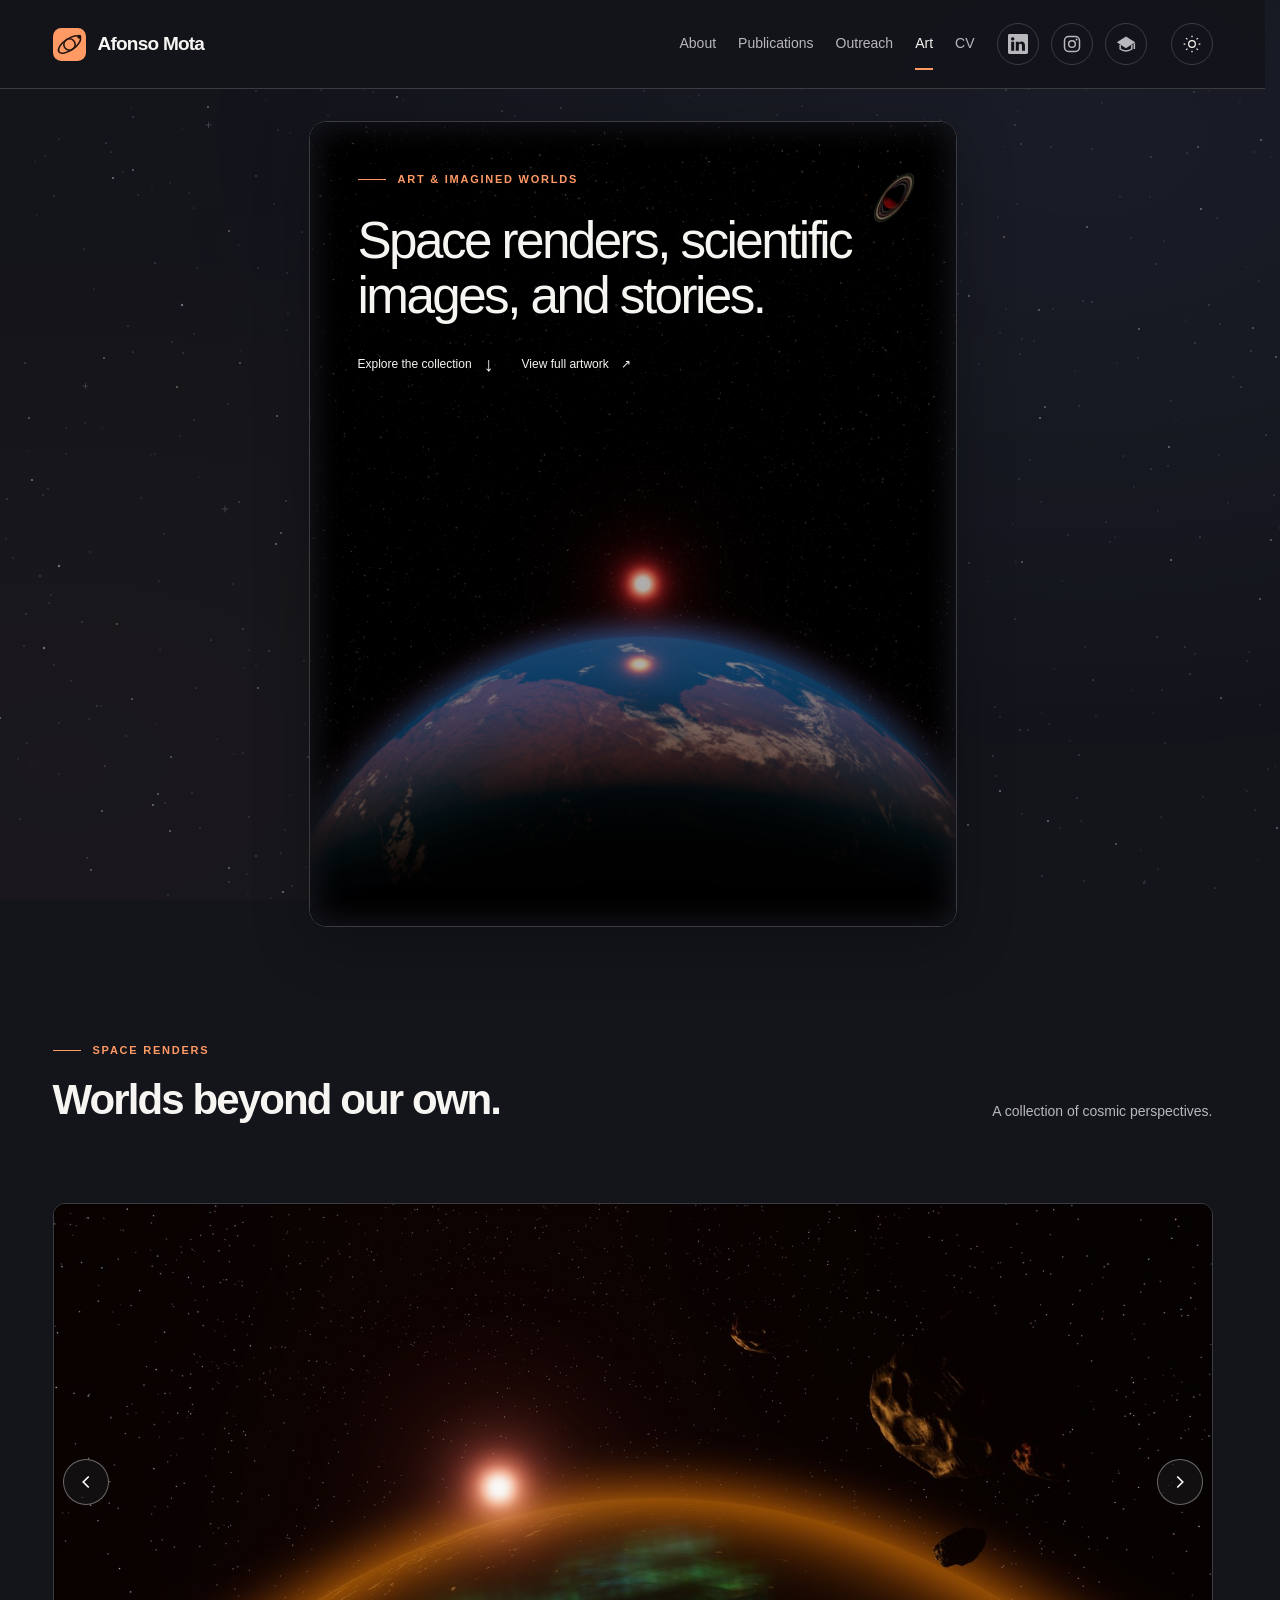
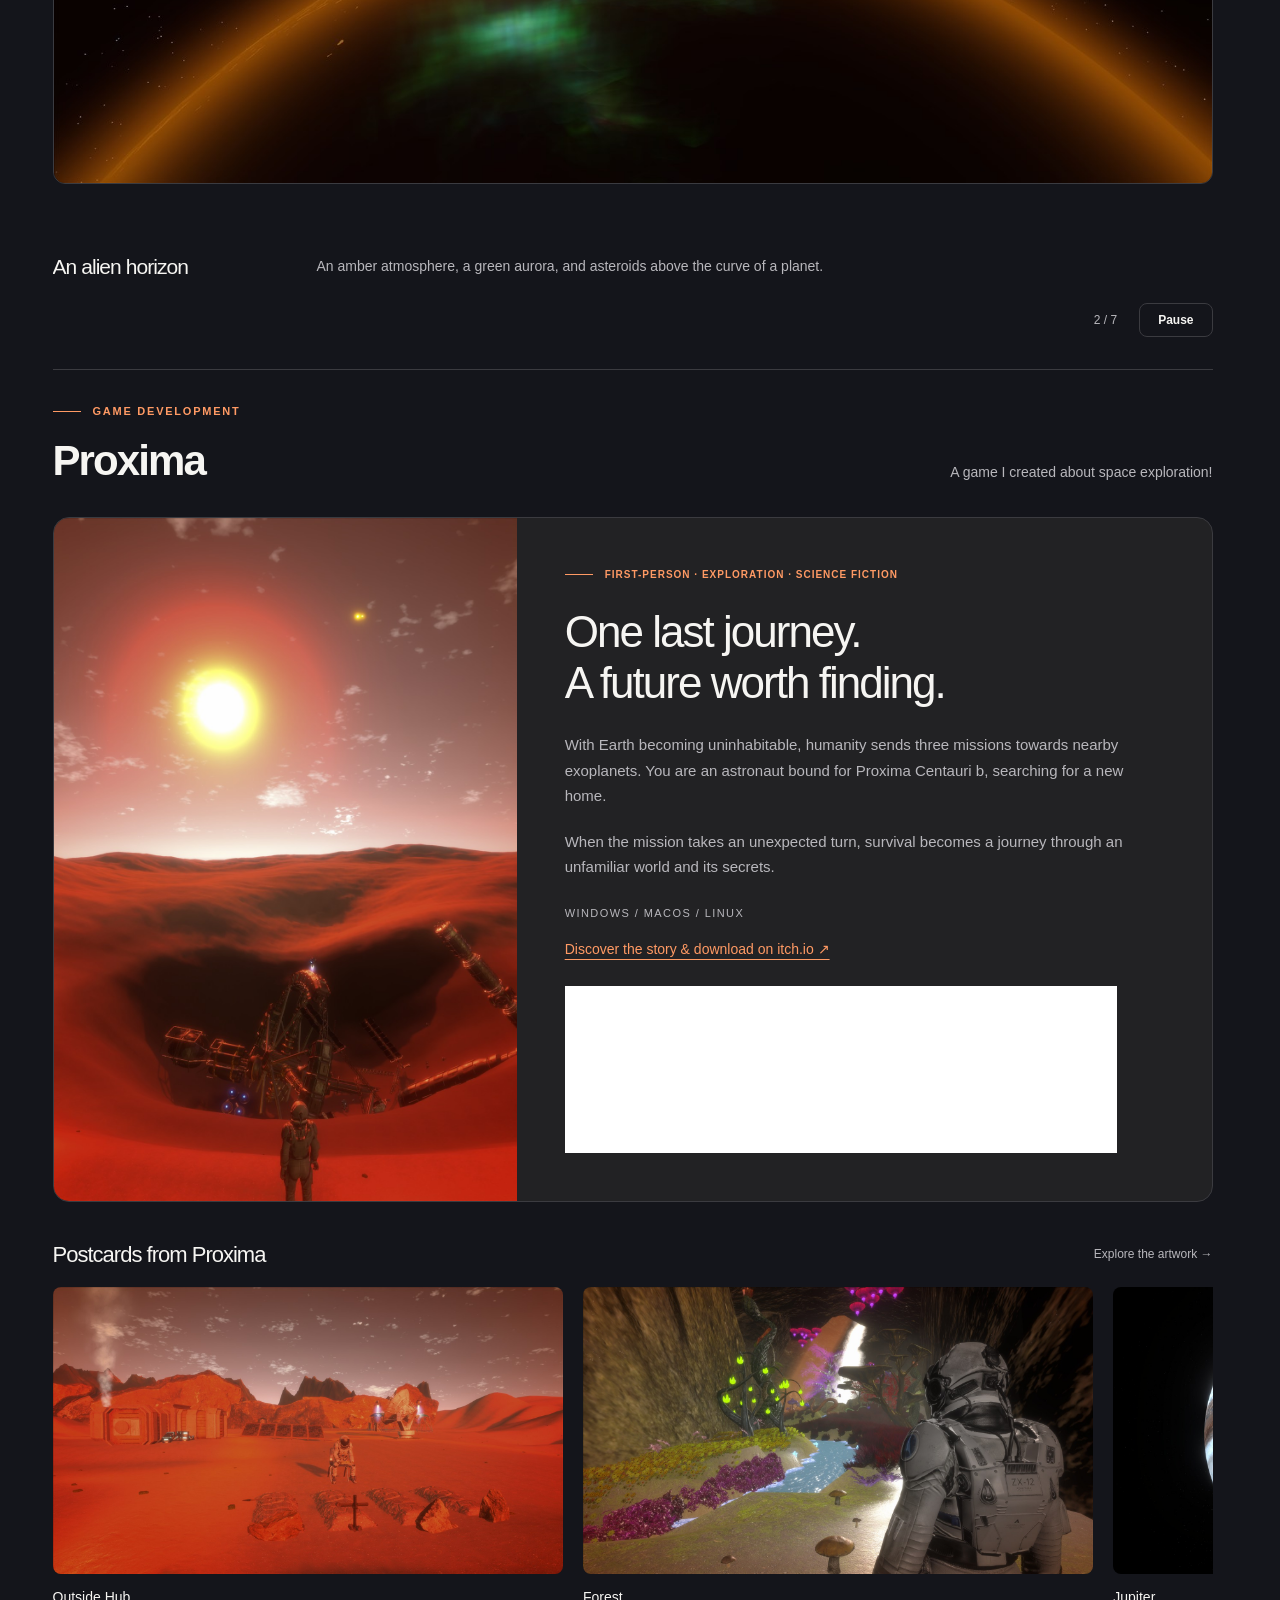
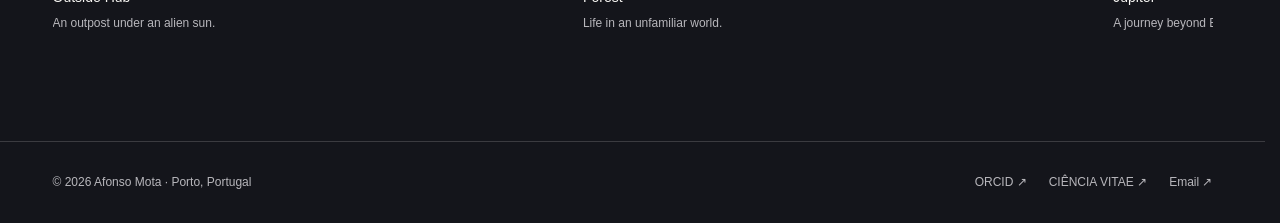
==== art.html @ 1816b728 "Add art gallery; minor UX improvements This commit introduces a dedicated Art section with cinematic" ====
<!doctype html>
<html lang="en">
<head>
  <meta charset="utf-8">
  <meta name="viewport" content="width=device-width, initial-scale=1">
  <title>Art | Afonso Mota</title>
  <meta name="description" content="Imagined worlds, space renders, and Proxima: art and game design by Afonso Mota.">
  <meta property="og:title" content="Art | Afonso Mota">
  <meta property="og:description" content="Space renders and a journey to Proxima Centauri b.">
  <meta property="og:type" content="website">
  <meta property="og:url" content="https://afonsom20.github.io/art.html">
  <meta property="og:image" content="https://afonsom20.github.io/assets/art/previews/EANA_poster_background_transparent.jpg">
  <link rel="canonical" href="https://afonsom20.github.io/art.html">
  <link rel="icon" href="assets/favicon.svg" type="image/svg+xml">
  <link rel="stylesheet" href="assets/site.css">
  <script src="assets/site.js" defer></script>
</head>
<body class="art-page">
  <a class="skip-link" href="#main">Skip to content</a>
  <header class="site-header">
    <div class="container header-inner">
      <a class="brand" href="index.html"><img src="assets/favicon.svg" width="33" height="33" alt="">Afonso Mota</a>
      <nav class="site-nav" id="site-nav" aria-label="Main navigation"><a href="index.html">About</a><a href="publications.html">Publications</a><a href="outreach.html">Outreach</a><a href="art.html" aria-current="page">Art</a><a href="cv.html">CV</a><span class="nav-social"><a class="icon-button social-link" href="https://www.linkedin.com/in/afonso-m-mota/" aria-label="Afonso Mota on LinkedIn" title="Afonso Mota on LinkedIn"><svg viewBox="0 0 16 16" fill="currentColor" aria-hidden="true"><path d="M0 1.146C0 .513.526 0 1.175 0h13.65C15.474 0 16 .513 16 1.146v13.708c0 .633-.526 1.146-1.175 1.146H1.175C.526 16 0 15.487 0 14.854zm4.943 12.248V6.169H2.542v7.225zm-1.2-8.212c.837 0 1.358-.554 1.358-1.248-.015-.709-.52-1.248-1.342-1.248S2.4 3.226 2.4 3.934c0 .694.521 1.248 1.327 1.248zm4.908 8.212V9.359c0-.216.016-.432.08-.586.173-.431.568-.878 1.232-.878.869 0 1.216.662 1.216 1.634v3.865h2.401V9.25c0-2.22-1.184-3.252-2.764-3.252-1.274 0-1.845.7-2.165 1.193v.025h-.016l.016-.025V6.169h-2.4c.03.678 0 7.225 0 7.225z"/></svg></a><a class="icon-button social-link" href="https://www.instagram.com/astrobiopt/" aria-label="AstroBioLusitanos on Instagram" title="AstroBioLusitanos on Instagram"><svg viewBox="0 0 24 24" aria-hidden="true"><rect x="3" y="3" width="18" height="18" rx="5" fill="none" stroke="currentColor" stroke-width="1.8"/><circle cx="12" cy="12" r="4" fill="none" stroke="currentColor" stroke-width="1.8"/><circle cx="17.5" cy="6.5" r="1.2" fill="currentColor"/></svg></a><a class="icon-button social-link" href="https://scholar.google.com/citations?user=D7Q23qYAAAAJ&amp;hl" aria-label="Afonso Mota on Google Scholar" title="Afonso Mota on Google Scholar"><svg viewBox="0 0 24 24" aria-hidden="true"><path d="M12 3 1 10l11 7 11-7-11-7Z" fill="currentColor"/><path d="M5 13v5c4 3 10 3 14 0v-5M22 11v7" fill="none" stroke="currentColor" stroke-width="1.8" stroke-linejoin="round"/></svg></a></span></nav>
      <div class="header-actions"><button class="icon-button" data-theme-toggle hidden type="button" aria-label="Switch to light theme"><svg data-sun viewBox="0 0 24 24" fill="none" stroke="currentColor" stroke-width="1.5" aria-hidden="true"><circle cx="12" cy="12" r="4"/><path d="M12 2v2m0 16v2M2 12h2m16 0h2M5 5l1.5 1.5m11 11L19 19M5 19l1.5-1.5m11-11L19 5"/></svg><svg data-moon hidden viewBox="0 0 24 24" fill="none" stroke="currentColor" stroke-width="1.5" aria-hidden="true"><path d="M20 15.5A9 9 0 0 1 8.5 4 9 9 0 1 0 20 15.5Z"/></svg></button><button class="icon-button menu-button" data-menu-toggle hidden type="button" aria-label="Open navigation" aria-expanded="false" aria-controls="site-nav"><svg viewBox="0 0 24 24" fill="none" stroke="currentColor" stroke-width="1.5" aria-hidden="true"><path d="M4 7h16M4 12h16M4 17h16"/></svg></button></div>
    </div>
  </header>
  <main id="main">
    <section class="container art-hero" aria-labelledby="art-title">
      <img class="art-poster-image" src="assets/art/EANA_poster_background_transparent.png" width="5432" height="7680" alt="A red star above a blue planetary horizon, with a ringed world high in the distant star field" fetchpriority="high">
      <div class="art-hero-copy">
        <p class="eyebrow">Art &amp; imagined worlds</p>
        <h1 id="art-title">Space renders, scientific images, and stories.</h1>
        <div class="art-hero-links"><a class="art-explore" href="#space-renders">Explore the collection <span aria-hidden="true">↓</span></a><a href="art/eana.html">View full artwork <span aria-hidden="true">↗</span></a></div>
      </div>
    </section>
    <div class="container">
      <section class="section art-gallery" id="space-renders" role="region" aria-roledescription="carousel" aria-labelledby="renders-title" data-carousel data-interval="3000">
        <div class="section-heading"><div><p class="eyebrow"> Space renders</p><h2 id="renders-title">Worlds beyond our own.</h2></div><p class="art-section-note">A collection of cosmic perspectives.</p></div>
        <div class="art-gallery-stage">
          <div class="carousel-images" id="art-slides">
          <figure class="carousel-slide is-active" data-slide aria-hidden="false"><img src="assets/art/previews/image_103.jpg" data-full-image="assets/art/image_103.png" alt="A blue world on the edge of night, illuminated by a distant red star." width="1600" height="900" loading="eager" decoding="sync"><figcaption><h3>Under a red sun</h3><p>A blue world on the edge of night, illuminated by a distant red star.</p></figcaption></figure>
          <figure class="carousel-slide" data-slide aria-hidden="true"><img src="assets/art/previews/image_010.jpg" data-full-image="assets/art/image_010.png" alt="An amber atmosphere, a green aurora, and asteroids above the curve of a planet." width="1600" height="800" loading="eager" decoding="sync"><figcaption><h3>An alien horizon</h3><p>An amber atmosphere, a green aurora, and asteroids above the curve of a planet.</p></figcaption></figure>
          <figure class="carousel-slide" data-slide aria-hidden="true"><img src="assets/art/previews/image_021.jpg" data-full-image="assets/art/image_021.png" alt="A cloud-covered planet beneath the glow of a red star." width="1600" height="1600" loading="eager" decoding="sync"><figcaption><h3>Blue world</h3><p>A cloud-covered planet beneath the glow of a red star.</p></figcaption></figure>
          <figure class="carousel-slide" data-slide aria-hidden="true"><img src="assets/art/previews/Intro_Astrobio_Passado.jpg" data-full-image="assets/art/Intro_Astrobio_Passado.png" alt="Earth, sunlight, and wandering asteroids: an imagined view of our cosmic past." width="1600" height="1600" loading="eager" decoding="sync"><figcaption><h3>Origins</h3><p>Earth, sunlight, and wandering asteroids: an imagined view of our cosmic past.</p></figcaption></figure>
          <figure class="carousel-slide" data-slide aria-hidden="true"><img src="assets/art/previews/Intro_Astrobio_Futuro.jpg" data-full-image="assets/art/Intro_Astrobio_Futuro.png" alt="A spacecraft, distant worlds, and a glimpse of a possible future among the stars." width="1600" height="1600" loading="eager" decoding="sync"><figcaption><h3>Beyond Earth</h3><p>A spacecraft, distant worlds, and a glimpse of a possible future among the stars.</p></figcaption></figure>
          <figure class="carousel-slide" data-slide aria-hidden="true"><img src="assets/art/previews/background-v2.jpg" data-full-image="assets/art/background%20v2.png" alt="An imagined transition from an arid landscape to a world shaped by water and technology." width="1600" height="800" loading="eager" decoding="sync"><figcaption><h3>Two worlds, one horizon</h3><p>An imagined transition from an arid landscape to a world shaped by water and technology.</p></figcaption></figure>
          <figure class="carousel-slide" data-slide aria-hidden="true"><img src="assets/art/previews/earth_example.jpg" data-full-image="assets/art/earth_example.png" alt="A scientific illustration bringing together Earth, its atmosphere, and its spectrum." width="1600" height="1600" loading="eager" decoding="sync"><figcaption><h3>Earth in context</h3><p>A scientific illustration bringing together Earth, its atmosphere, and its spectrum.</p></figcaption></figure>
          </div>
          <button class="carousel-arrow previous" data-previous hidden type="button" aria-label="Previous space render" aria-controls="art-slides"><svg viewBox="0 0 24 24" fill="none" stroke="currentColor" stroke-width="1.8" aria-hidden="true"><path d="m15 6-6 6 6 6"/></svg></button>
          <button class="carousel-arrow next" data-next hidden type="button" aria-label="Next space render" aria-controls="art-slides"><svg viewBox="0 0 24 24" fill="none" stroke="currentColor" stroke-width="1.8" aria-hidden="true"><path d="m9 6 6 6-6 6"/></svg></button>
        </div>
        <div class="art-playback" hidden data-playback><span data-slide-count>1 / 7</span><button class="button secondary" type="button" data-rotation aria-label="Pause automatic artwork changes">Pause</button></div>
      </section>
      <section class="section proxima-section" id="proxima" aria-labelledby="proxima-title">
        <div class="section-heading"><div><p class="eyebrow"> Game development</p><h2 id="proxima-title">Proxima</h2></div><p class="art-section-note">A game I created about space exploration!</p></div>
        <div class="proxima-feature">
          <a class="proxima-cover" href="https://afonsom20.itch.io/proxima" aria-label="Explore Proxima on itch.io"><img src="assets/art/previews/Cover.jpg" data-full-image="assets/art/Proxima/Cover.png" alt="An astronaut exploring an orange alien landscape beneath a bright sun" width="1365" height="1600" loading="lazy"></a>
          <div class="proxima-copy"><p class="eyebrow">First-person · Exploration · Science fiction</p><h3>One last journey.<br>A future worth finding.</h3><p>With Earth becoming uninhabitable, humanity sends three missions towards nearby exoplanets. You are an astronaut bound for Proxima Centauri b, searching for a new home.</p><p>When the mission takes an unexpected turn, survival becomes a journey through an unfamiliar world and its secrets.</p><p class="proxima-platforms">Windows / macOS / Linux</p><a class="text-link" href="https://afonsom20.itch.io/proxima">Discover the story &amp; download on itch.io ↗</a><iframe class="proxima-embed" data-itch-embed title="Proxima on itch.io — game preview and download" src="https://itch.io/embed/1162797?bg_color=14151b&amp;fg_color=f6f5f2&amp;link_color=ff9a64&amp;border_color=3b3b40" width="552" height="167" loading="lazy"><a href="https://afonsom20.itch.io/proxima">Proxima by afonsom20</a></iframe></div>
        </div>
        <div class="proxima-stills-heading"><h3>Postcards from Proxima</h3><p>Explore the artwork <span aria-hidden="true">→</span></p></div>
        <div class="proxima-stills" tabindex="0" role="region" aria-label="Proxima artwork; scroll horizontally to explore">
          <figure><a href="assets/art/Proxima/Outside%20Hub%20Background.png" aria-label="View full-size Proxima artwork: Outside Hub"><img src="assets/art/previews/Outside-Hub-Background.jpg" width="1600" height="900" alt="An outpost under an alien sun." loading="lazy"></a><figcaption>Outside Hub <span>An outpost under an alien sun.</span></figcaption></figure>
          <figure><a href="assets/art/Proxima/Forest%20Background.png" aria-label="View full-size Proxima artwork: Forest"><img src="assets/art/previews/Forest-Background.jpg" width="1600" height="900" alt="Life in an unfamiliar world." loading="lazy"></a><figcaption>Forest <span>Life in an unfamiliar world.</span></figcaption></figure>
          <figure><a href="assets/art/Proxima/Jupiter%20Background.png" aria-label="View full-size Proxima artwork: Jupiter"><img src="assets/art/previews/Jupiter-Background.jpg" width="1600" height="900" alt="A journey beyond Earth." loading="lazy"></a><figcaption>Jupiter <span>A journey beyond Earth.</span></figcaption></figure>
          <figure><a href="assets/art/Proxima/Dark%20Side%20Background.png" aria-label="View full-size Proxima artwork: Dark Side"><img src="assets/art/previews/Dark-Side-Background.jpg" width="1600" height="900" alt="Into the frozen dark." loading="lazy"></a><figcaption>Dark Side <span>Into the frozen dark.</span></figcaption></figure>
          <figure><a href="assets/art/Proxima/Furnace%20Background.png" aria-label="View full-size Proxima artwork: Furnace"><img src="assets/art/previews/Furnace-Background.jpg" width="1600" height="900" alt="A landscape of heat and fire." loading="lazy"></a><figcaption>Furnace <span>A landscape of heat and fire.</span></figcaption></figure>
          <figure><a href="assets/art/Proxima/Tutorial%20Background.png" aria-label="View full-size Proxima artwork: Tutorial"><img src="assets/art/previews/Tutorial-Background.jpg" width="1600" height="900" alt="First steps on another planet." loading="lazy"></a><figcaption>Tutorial <span>First steps on another planet.</span></figcaption></figure>
          <figure><a href="assets/art/Proxima/Final%20Scene%20Background.png" aria-label="View full-size Proxima artwork: Final Scene"><img src="assets/art/previews/Final-Scene-Background.jpg" width="1600" height="900" alt="A moment in the shadows." loading="lazy"></a><figcaption>Final Scene <span>A moment in the shadows.</span></figcaption></figure>
        </div>
      </section>
    </div>
  </main>
  <footer class="site-footer"><div class="container footer-inner"><p>© 2026 Afonso Mota · Porto, Portugal</p><div class="footer-links"><a href="https://orcid.org/0009-0003-0536-9018">ORCID ↗</a><a href="https://www.cienciavitae.pt/portal/pt/9617-6BA5-0402">CIÊNCIA VITAE ↗</a><a href="mailto:Afonso.Mota@astro.up.pt">Email ↗</a></div></div></footer>
</body>
</html>
---- assets/site.css ----
:root{color-scheme:dark;--bg:#14151b;--surface:#222224;--text:#f6f5f2;--muted:#b8b7bc;--line:#3b3b40;--accent:#ff9a64;--button:#ff8a4c;--header:#14151bf2;--sky-opacity:.75;--sky-blue:#627fc51a;--sky-amber:#ff9a640a}
:root[data-theme="light"]{color-scheme:light;--bg:#faf9f6;--surface:#f0eeea;--text:#252427;--muted:#626168;--line:#d9d6d0;--accent:#a54116;--header:#faf9f6f2;--sky-opacity:.4;--sky-blue:#627fc512;--sky-amber:#ff9a6412}
*{box-sizing:border-box}html{scroll-behavior:smooth;scroll-padding-top:110px}body{margin:0;background:var(--bg);color:var(--text);font-family:"Segoe UI",Arial,sans-serif;font-size:16px;line-height:1.7}a{color:inherit;text-underline-offset:5px;text-decoration-thickness:1px}a:hover{color:var(--accent)}button{font:inherit;cursor:pointer}:focus-visible{outline:3px solid var(--accent);outline-offset:5px}img{display:block;max-width:100%;height:auto}h1,h2,h3,p,figure{margin:0}h1,h2,h3{line-height:1.15;font-weight:650;letter-spacing:-.045em}h2{font-size:clamp(30px,3.5vw,42px)}h3{font-size:23px}p+p{margin-top:20px}::selection{background:var(--button);color:#21140e}[hidden]{display:none!important}
/* A still sky behind every page; decoration never intercepts links or selection. */
body { isolation: isolate; }
body::before {
  content: "";
  position: fixed;
  inset: 0;
  z-index: -1;
  pointer-events: none;
  opacity: var(--sky-opacity);
  background-image:
    radial-gradient(ellipse at 85% 15%, var(--sky-blue), transparent 60%),
    radial-gradient(ellipse at 5% 85%, var(--sky-amber), transparent 55%),
    url("stars.svg"),
    url("stars.svg"),
    url("stars.svg"),
    url("stars.svg");
  background-size: cover, cover, 1600px 1000px, 1600px 1000px, 1600px 1000px, 1600px 1000px;
  background-position: center, center, 0 0, 431px 271px, 887px 613px, 123px 739px;
}
.container{width:min(1160px,calc(100% - 64px));margin-inline:auto}.skip-link{position:fixed;z-index:100;top:12px;left:12px;padding:10px 18px;background:var(--button);color:#21140e;transform:translateY(-180%)}.skip-link:focus{transform:none}
.site-header{position:sticky;top:0;z-index:10;background:var(--header);backdrop-filter:blur(12px);border-bottom:1px solid var(--line)}.header-inner{min-height:88px;display:flex;align-items:center;gap:32px}.brand{display:inline-flex;gap:12px;align-items:center;text-decoration:none;font-size:19px;font-weight:650;letter-spacing:-.04em;white-space:nowrap}.brand img{width:33px;height:33px}.site-nav{margin-left:auto;display:flex;align-items:center;gap:32px}.site-nav a{color:var(--muted);font-size:14px;text-decoration:none;padding-block:12px}.site-nav a:hover,.site-nav a[aria-current="page"]{color:var(--text)}.site-nav a[aria-current="page"]{box-shadow:0 2px var(--accent)}.header-actions{display:flex;align-items:center;gap:12px}.icon-button{width:42px;height:42px;display:grid;place-items:center;color:var(--text);background:transparent;border:1px solid var(--line);border-radius:50%}.icon-button:hover{background:var(--surface)}.icon-button svg{width:20px;height:20px}.menu-button{display:none}
.eyebrow{display:flex;gap:12px;align-items:center;color:var(--accent);text-transform:uppercase;font-size:11px;font-weight:600;letter-spacing:.16em}.eyebrow:before{content:"";width:28px;height:1px;background:currentColor;flex-shrink:0}
.hero{padding-top:80px;padding-bottom:70px;display:grid;grid-template-columns:1.15fr 1fr;gap:70px;align-items:center}.hero h1{font-size:clamp(58px,7.4vw,88px);margin:22px 0 16px}.hero h1 span{color:var(--accent)}.hero-subtitle{font-size:clamp(29px,3.4vw,42px);max-width:530px;font-weight:450;line-height:1.2;letter-spacing:-.04em}.hero-description{color:var(--muted);max-width:480px;margin-top:24px;font-size:17px}
.actions{display:flex;align-items:center;flex-wrap:wrap;gap:12px;margin-top:32px}.button{display:inline-flex;align-items:center;justify-content:center;gap:24px;padding:13px 22px;border:1px solid var(--button);border-radius:8px;background:var(--button);color:#21140e;font-weight:600;font-size:14px;text-decoration:none;line-height:1.5}.button:hover{background:#ffab79;border-color:#ffab79;color:#21140e}.button.secondary{background:transparent;color:var(--text);border-color:var(--line)}.button.secondary:hover{background:var(--surface);border-color:var(--muted)}.arrow{font-size:19px;line-height:1}
.portrait-wrap{padding:14px 14px 0;border:1px solid var(--line);background:var(--surface);border-radius:24px}.portrait{width:100%;aspect-ratio:1;object-fit:cover;border-radius:14px}.portrait-caption{display:flex;align-items:center;justify-content:space-between;gap:10px;padding:20px 10px;font-size:12px;color:var(--muted)}.portrait-caption strong{color:var(--text);font-weight:500}.orbit-mark{width:36px;height:36px;color:var(--accent);flex-shrink:0}
.affiliations{border-top:1px solid var(--line);border-bottom:1px solid var(--line);padding-block:26px;display:grid;grid-template-columns:150px 1.7fr .65fr .65fr;gap:28px;align-items:center}.affiliations .label{color:var(--muted);font-size:10px;letter-spacing:.13em;text-transform:uppercase}.affiliations a{font-size:13px;font-weight:500;text-decoration:none;line-height:1.5}.affiliations a small{display:block;font-size:11px;color:var(--muted);margin-top:3px;font-weight:400}
.section{padding-block:76px}.section-heading{display:flex;align-items:flex-end;justify-content:space-between;gap:30px;margin-bottom:32px}.section-heading .eyebrow{margin-bottom:16px}.text-link{color:var(--accent);font-size:14px;font-weight:500}.education-section{border-top:1px solid var(--line)}.timeline{display:grid;grid-template-columns:140px 1fr;gap:28px;padding-block:27px;border-bottom:1px solid var(--line)}.timeline:first-of-type{border-top:1px solid var(--line)}.timeline .date{color:var(--accent);font-size:13px;padding-top:3px}.timeline h3{font-size:21px;letter-spacing:-.025em}.timeline p{color:var(--muted);font-size:14px;margin-top:8px}.timeline small{display:block;margin-top:8px;color:var(--muted);font-size:13px}
.contact-panel{display:flex;align-items:center;justify-content:space-between;gap:32px;padding:40px;margin-bottom:72px;background:var(--surface);border:1px solid var(--line);border-radius:16px}.contact-panel h2{font-size:28px}.contact-panel p{color:var(--muted);margin-top:10px;font-size:14px}.contact-panel .button{flex-shrink:0}.site-footer{border-top:1px solid var(--line);padding-block:30px}.footer-inner{display:flex;justify-content:space-between;align-items:center;gap:25px}.footer-inner p{color:var(--muted);font-size:12px}.footer-links{display:flex;align-items:center;flex-wrap:wrap;gap:22px}.footer-links a{color:var(--muted);font-size:12px;text-decoration:none}.footer-links a:hover{color:var(--accent)}
.page-heading{padding-top:76px;padding-bottom:52px;max-width:810px}.page-heading h1{font-size:clamp(48px,6.5vw,76px);margin-block:20px}.page-heading>p:not(.eyebrow){color:var(--muted);font-size:18px;max-width:670px}.publications{padding-bottom:72px}.year-group{display:grid;grid-template-columns:115px 1fr;gap:40px;border-top:1px solid var(--line);padding-block:35px 15px}.year-group>h2{color:var(--accent);font-size:26px;padding-top:6px}.publication{padding-block:4px 28px;margin-bottom:24px;border-bottom:1px solid var(--line)}.publication:last-child{margin-bottom:0}.publication h3{font-size:22px;line-height:1.35;letter-spacing:-.025em}.publication h3 a{text-decoration:none}.publication .authors{color:var(--muted);font-size:14px;margin-top:12px}.publication .authors strong{color:var(--text);font-weight:600}.publication .journal{color:var(--muted);font-size:13px;margin-top:8px}.publication .journal em{color:var(--text)}.publication-links{display:flex;flex-wrap:wrap;gap:20px;margin-top:15px;font-size:12px}.publication-links a{color:var(--accent)}.source-note{color:var(--muted);font-size:12px;margin-top:24px}
.outreach-feature{display:grid;grid-template-columns:.95fr 1.05fr;border:1px solid var(--line);border-radius:20px;overflow:hidden;background:var(--surface)}.outreach-feature img{width:100%;height:100%;min-height:430px;max-height:560px;object-fit:cover;object-position:center 37%}.feature-copy{padding:50px;display:flex;flex-direction:column;justify-content:center}.feature-copy h2{font-size:36px;margin-block:18px}.feature-copy p:not(.eyebrow){color:var(--muted);font-size:15px}.feature-copy .actions{margin-top:28px}.feature-copy .source-note{font-size:12px!important}.outreach-item{display:grid;grid-template-columns:150px 1fr auto;gap:36px;border-top:1px solid var(--line);padding-block:34px;align-items:start}.outreach-item:last-child{border-bottom:1px solid var(--line)}.outreach-item .item-type{font-size:12px;color:var(--accent)}.outreach-item h3{font-size:24px}.outreach-item p{color:var(--muted);font-size:14px;margin-top:12px;max-width:650px}.outreach-item .text-link{white-space:nowrap;margin-top:4px}
@media(max-width:950px){.hero{gap:32px;padding-top:54px}.hero h1{font-size:65px}.hero-subtitle{font-size:32px}.affiliations{grid-template-columns:100px 1.5fr .55fr .55fr;gap:20px}.feature-copy{padding:32px}.outreach-item{grid-template-columns:115px 1fr;gap:24px}.outreach-item>.text-link{grid-column:2}}
@media(max-width:700px){.container{width:calc(100% - 40px)}.header-inner{min-height:76px;gap:16px;flex-wrap:wrap;padding-block:16px}.brand{font-size:17px}.header-actions{margin-left:auto}.site-nav{order:3;width:100%;margin-left:0;gap:20px;justify-content:space-between}.site-nav a{font-size:13px}.js .menu-button{display:grid}.js .site-nav{display:none}.js .site-nav.is-open{display:flex}.hero{grid-template-columns:1fr;gap:38px;padding-top:45px;padding-bottom:40px}.hero h1{font-size:clamp(50px,11.8vw,80px);margin-top:20px}.hero-subtitle{font-size:35px;max-width:430px}.hero-description{font-size:16px}.portrait-wrap{max-width:470px;width:100%;margin-inline:auto}.affiliations{grid-template-columns:1fr 1fr;padding-block:23px;gap:20px}.affiliations .label{grid-column:1/-1}.affiliations>a:first-of-type{grid-column:1/-1;font-size:15px}.section{padding-block:52px}.section-heading{align-items:flex-start;flex-direction:column;gap:18px}.timeline{grid-template-columns:1fr;gap:10px}.contact-panel{flex-direction:column;align-items:flex-start;padding:28px;margin-bottom:52px}.contact-panel .button{max-width:100%;font-size:12px;padding-inline:16px;gap:14px}.footer-inner{flex-direction:column;align-items:flex-start;gap:16px}.page-heading{padding-block:50px 38px}.page-heading>p:not(.eyebrow){font-size:16px}.year-group{grid-template-columns:1fr;gap:25px;padding-top:28px}.publication h3{font-size:21px}.publications{padding-bottom:50px}.outreach-feature{grid-template-columns:1fr}.outreach-feature img{height:370px;min-height:0;object-position:center 38%}.feature-copy{padding:30px}.feature-copy h2{font-size:32px}.outreach-item{grid-template-columns:1fr;gap:16px}.outreach-item>.text-link{grid-column:1}}
@media(prefers-reduced-motion:reduce){html{scroll-behavior:auto}}

/* Social links and the simplified biography. */
.header-inner { gap: 24px; }
.site-nav { gap: 22px; }
.nav-social, .social-links { display: inline-flex; align-items: center; gap: 12px; }
.site-nav .social-link { padding: 0; color: var(--muted); }
.social-link { text-decoration: none; flex-shrink: 0; }
.social-link:hover { color: var(--accent); }
.social-link-large { width: 52px; height: 52px; }
.social-link-large svg { width: 26px; height: 26px; }
.contact-links { display: inline-flex; align-items: center; flex-wrap: wrap; gap: 14px; max-width: 100%; }
.about-copy { color: var(--text); font-size: clamp(19px, 2vw, 23px); line-height: 1.8; }
.about-copy strong { font-weight: 600; }
.about-copy .source-note { font-size: 14px; }

/* Two-photo carousel; the profile remains visible without JavaScript. */
.photo-carousel { position: relative; }
.carousel-images { position: relative; aspect-ratio: 1; overflow: hidden; border-radius: 14px; }
.carousel-slide { width: 100%; height: 100%; object-fit: cover; }
.carousel-slide:not(.is-active) { display: none; }
.js .carousel-slide { display: block; position: absolute; inset: 0; opacity: 0; transition: opacity .45s ease, visibility 0s linear .45s; }
.js .carousel-slide.is-active { opacity: 1; transition-delay: 0s; }
.lab-slide { object-position: 60% 35%; }
.carousel-arrow { position: absolute; top: 50%; transform: translateY(-50%); width: 38px; height: 38px; padding: 7px; display: grid; place-items: center; border: 1px solid #ffffff60; border-radius: 50%; background: #171719a6; color: white; }
.carousel-arrow:hover { background: #171719e6; }
.carousel-arrow svg { width: 22px; height: 22px; }
.carousel-arrow.previous { left: 10px; }
.carousel-arrow.next { right: 10px; }
.carousel-playback { position: absolute; bottom: 10px; right: 10px; display: flex; gap: 12px; align-items: center; color: white; padding: 3px 10px; font-size: 11px; border-radius: 6px; background: #171719bf; }
.carousel-playback button { background: transparent; color: inherit; border: 0; padding: 3px; font-size: inherit; }

/* Publication views. Coauthored work remains readable without JavaScript. */
.publications-heading { max-width: none; }
.publication-filters { display: none; gap: 6px; flex-wrap: wrap; margin-top: 30px; padding: 5px; width: fit-content; background: var(--surface); border: 1px solid var(--line); border-radius: 10px; }
.js .publication-filters { display: flex; }
.publication-filters button { border: 0; background: transparent; color: var(--muted); border-radius: 6px; padding: 12px 20px; font-size: 14px; }
.publication-filters button[aria-pressed="true"] { background: var(--button); color: #21140e; font-weight: 600; }
.publication-filters button:hover:not([aria-pressed="true"]) { color: var(--text); }
.outreach-feature { grid-template-columns: 1fr; }
.page-heading h1.eyebrow { font-size: 11px; letter-spacing: .16em; line-height: 1.7; margin: 0 0 20px; }
.outreach-intro { display: grid; grid-template-columns: minmax(0, 1fr); gap: 32px; max-width: none; }
.outreach-intro-copy p { color: var(--muted); font-size: 18px; max-width: 670px; }
.outreach-intro-photo img { width: 100%; height: auto; border-radius: 14px; }
.outreach-intro-photo figcaption { color: var(--muted); font-size: 12px; line-height: 1.6; margin-top: 12px; }
.outreach-card-heading { display: grid; grid-template-columns: minmax(0, 1fr) 140px; column-gap: 28px; margin-bottom: 24px; align-items: center; }
.outreach-card-heading h2 { margin: 18px 0 0; }
.outreach-feature .outreach-logo { grid-column: 2; grid-row: 1 / 3; width: 140px; height: 140px; min-height: 0; max-height: none; object-fit: contain; object-position: center; }
.outreach-event { margin-block: 32px 64px; }
.feature-copy p a { color: var(--accent); }
.outreach-gallery-stage { position: relative; }
.outreach-gallery .carousel-arrow { width: 44px; height: 44px; }
.outreach-gallery-window { overflow-x: auto; border-radius: 14px; }
.js .outreach-gallery-window { overflow: hidden; }
.outreach-gallery-track { display: flex; gap: 18px; transition: transform .6s ease; }
.outreach-gallery-track img { flex: 0 0 calc((100% - 36px) / 3); width: calc((100% - 36px) / 3); min-width: 0; aspect-ratio: 4 / 3; object-fit: cover; border-radius: 14px; }
.gallery-rotation { display: flex; margin: 18px 0 0 auto; padding: 8px 18px; }

/* Read the uploaded PDF directly, with open/download links for other viewers. */
.cv-heading { max-width: none; padding-bottom: 30px; }
.cv-heading .cv-date { font-size: 14px; }
.cv-tools { display: flex; align-items: center; flex-wrap: wrap; gap: 20px; margin-top: 28px; }
.cv-document { border: 1px solid var(--line); border-radius: 12px; overflow: hidden; margin-bottom: 72px; background: var(--surface); }
.cv-embed { display: block; width: 100%; height: max(700px, 85vh); border: 0; }
.cv-embed p { padding: 30px; color: var(--text); }
@media (max-width: 800px) {
  .header-inner { flex-wrap: wrap; padding-block: 16px; gap: 16px; }
  .header-actions { margin-left: auto; }
  .site-nav { order: 3; width: 100%; margin-left: 0; justify-content: space-between; }
  .js .menu-button { display: grid; }
  .js .site-nav { display: none; }
  .js .site-nav.is-open { display: flex; }
}
@media (max-width: 700px) {
  .header-inner { gap: 16px; }
  .site-nav { flex-wrap: wrap; gap: 12px 24px; }
  .nav-social { width: 100%; padding-top: 5px; }
  .publication-filters { width: 100%; }
  .publication-filters button { flex: 1; font-size: 13px; padding-inline: 10px; }
  .cv-tools { gap: 16px; }
  .cv-document { margin-bottom: 52px; }
  .cv-embed { height: 75vh; min-height: 550px; }
  .outreach-gallery-track { gap: 8px; }
  .outreach-gallery-track img { flex-basis: calc((100% - 16px) / 3); width: calc((100% - 16px) / 3); border-radius: 8px; }
  .outreach-feature .feature-copy { padding: 24px; }
  .outreach-intro { gap: 24px; }
  .outreach-intro-copy p { font-size: 16px; }
  .outreach-card-heading { grid-template-columns: minmax(0, 1fr) 84px; column-gap: 12px; }
  .outreach-card-heading h2 { grid-column: 1 / -1; font-size: clamp(26px, 7vw, 32px); }
  .outreach-feature .outreach-logo { grid-row: 1; width: 84px; height: 84px; }
  .outreach-card-heading .eyebrow { letter-spacing: .1em; }
  .outreach-event { margin-block: 24px 48px; }
}
@media (prefers-reduced-motion: reduce) { .js .carousel-slide, .outreach-gallery-track { transition: none; } }

/* Art: a cinematic opening, one render at a time, and a playable world. */
.art-hero { position: relative; width: min(1160px, calc(100% - 64px), 72svh); aspect-ratio: 5432 / 6758; margin-block: 32px 24px; overflow: hidden; background: #000; color: #f6f5f2; border: 1px solid var(--line); border-radius: 18px; box-shadow: 0 16px 55px #0004; }
.art-poster-image { position: absolute; top: 0; left: 0; width: 100%; height: auto; max-width: none; }
.art-hero-copy { position: relative; z-index: 1; padding: clamp(24px, 4vw, 48px); }
.art-hero .eyebrow { color: #ff9a64; font-size: clamp(9px, 1vw, 11px); }
.art-hero h1 { max-width: 92%; font-size: clamp(28px, 4vw, 52px); line-height: 1.08; font-weight: 450; letter-spacing: -.05em; margin: 24px 0; text-shadow: 0 2px 12px #000; }
.art-hero-links { display: flex; flex-wrap: wrap; align-items: center; gap: 16px 28px; font-size: 12px; }
.art-hero-links a { display: inline-flex; align-items: center; gap: 12px; text-decoration: none; }
.art-hero-links a:hover { color: #ffb58c; }
.art-explore span { font-size: 20px; }
.art-section-note { font-size: 14px; color: var(--muted); }
.art-gallery { padding-top: 90px; padding-bottom: 32px; }
.art-gallery-stage { position: relative; }
.art-gallery .carousel-images { display: grid; aspect-ratio: auto; border-radius: 0; overflow: hidden; }
.art-gallery .carousel-slide, .js .art-gallery .carousel-slide { display: flex; flex-direction: column; grid-area: 1 / 1; position: static; width: 100%; height: auto; opacity: 0; visibility: hidden; pointer-events: none; transition: opacity .45s ease, visibility 0s linear .45s; }
.art-gallery .carousel-slide.is-active, .js .art-gallery .carousel-slide.is-active { opacity: 1; visibility: visible; pointer-events: auto; transition-delay: 0s; }
.art-gallery .carousel-slide img { width: auto; height: auto; max-width: 100%; max-height: min(75svh, 800px); flex-shrink: 0; margin: auto; border: 1px solid var(--line); border-radius: 12px; }
.art-gallery figcaption { display: grid; grid-template-columns: 240px 1fr; gap: 24px; padding: 24px 0 8px; }
.art-gallery figcaption h3 { font-size: 21px; font-weight: 500; }
.art-gallery figcaption p { color: var(--muted); font-size: 14px; }
.art-gallery .carousel-arrow { top: calc((100% - 80px) / 2); width: 46px; height: 46px; }
.art-playback { display: flex; align-items: center; justify-content: flex-end; gap: 22px; margin-top: 16px; color: var(--muted); font-size: 12px; }
.art-playback .button { padding: 7px 18px; font-size: 12px; }
.proxima-section { border-top: 1px solid var(--line); padding-top: 32px; padding-bottom: 90px; }
.proxima-feature { display: grid; grid-template-columns: .8fr 1.2fr; border: 1px solid var(--line); border-radius: 16px; overflow: hidden; background: var(--surface); }
.proxima-cover { display: block; background: #25150e; }
.proxima-cover img { width: 100%; height: 100%; object-fit: cover; }
.proxima-copy { padding: clamp(28px, 4vw, 48px); min-width: 0; align-self: center; }
.proxima-copy .eyebrow { font-size: 10px; letter-spacing: .1em; }
.proxima-copy h3 { font-size: clamp(30px, 3.5vw, 44px); font-weight: 500; margin: 24px 0; }
.proxima-copy > p:not(.eyebrow) { color: var(--muted); font-size: 15px; }
.proxima-copy .proxima-platforms { font-size: 11px !important; text-transform: uppercase; letter-spacing: .13em; margin: 24px 0 12px; }
.proxima-embed { display: block; width: 100%; max-width: 552px; height: 167px; border: 0; margin-top: 24px; }
.proxima-stills-heading { display: flex; justify-content: space-between; align-items: center; gap: 20px; margin: 40px 0 20px; }
.proxima-stills-heading h3 { font-size: 22px; font-weight: 500; }
.proxima-stills-heading p { font-size: 12px; color: var(--muted); }
.proxima-stills { display: flex; gap: 20px; overflow-x: auto; scroll-snap-type: x mandatory; padding-bottom: 18px; scrollbar-color: var(--muted) transparent; }
.proxima-stills figure { flex: 0 0 44%; min-width: 0; scroll-snap-align: start; }
.proxima-stills img { width: 100%; aspect-ratio: 16 / 9; object-fit: cover; border-radius: 8px; }
.proxima-stills figcaption { margin-top: 12px; font-size: 14px; }
.proxima-stills figcaption span { display: block; font-size: 12px; color: var(--muted); margin-top: 3px; }
@media (max-width: 1000px) and (min-width: 801px) { .site-nav { gap: 14px; } .header-inner { gap: 16px; } .nav-social { gap: 6px; } }
@media (max-width: 800px) { .proxima-feature { grid-template-columns: 1fr; } .proxima-cover img { max-height: 500px; object-position: center 40%; } }
@media (max-width: 700px) {
  .art-hero { width: calc(100% - 40px); margin-top: 20px; }
  .art-hero-copy { padding: 24px; }
  .art-hero h1 { max-width: 100%; font-size: clamp(26px, 5.8vw, 40px); margin: 18px 0; }
  .art-hero-links { font-size: 11px; gap: 12px 20px; }
  .art-gallery { padding-top: 52px; }
  .art-gallery figcaption { grid-template-columns: 1fr; gap: 10px; padding-top: 18px; }
  .art-gallery .carousel-arrow { top: calc((100% - 120px) / 2); width: 36px; height: 36px; }
  .proxima-copy { padding: 24px; }
  .proxima-copy .eyebrow { letter-spacing: .05em; }
  .proxima-stills-heading { align-items: flex-start; flex-direction: column; gap: 10px; }
  .proxima-stills figure { flex-basis: 86%; }
  .proxima-section { padding-bottom: 52px; }
}

@media (prefers-reduced-motion: reduce) { .art-gallery .carousel-slide, .js .art-gallery .carousel-slide { transition: none; } }

@media (max-height: 600px) and (min-width: 701px) { .art-hero { width: min(760px, calc(100% - 64px)); } }

/* A soft edge around the poster; the artwork remains clear in the centre. */
.art-hero::after { content: ""; position: absolute; inset: 0; pointer-events: none; z-index: 2; box-shadow: inset 0 0 28px 6px var(--bg); border-radius: inherit; }

/* Native image dialog: click again, click outside, or press Escape to close. */
html { scrollbar-gutter: stable; }
.image-viewing { overflow: hidden; }
.js main img[role="button"], .js main a[aria-haspopup="dialog"] img { cursor: zoom-in; }
.js .carousel-slide:not(.is-active) { visibility: hidden; }
.js .carousel-slide.is-active { visibility: visible; }
.image-viewer { width: fit-content; max-width: calc(100vw - 40px); max-height: calc(100svh - 40px); padding: 16px; border: 1px solid #ffffff30; border-radius: 12px; background: #050608; color: #f6f5f2; box-shadow: 0 20px 90px #0008; }
.image-viewer::backdrop { background: #05060ae6; backdrop-filter: blur(8px); }
.image-viewer figure { margin: 0; padding: 0; }
.image-viewer img { width: auto; height: auto; max-width: 100%; max-height: calc(100svh - 80px); margin-inline: auto; background: #000; cursor: zoom-out; }
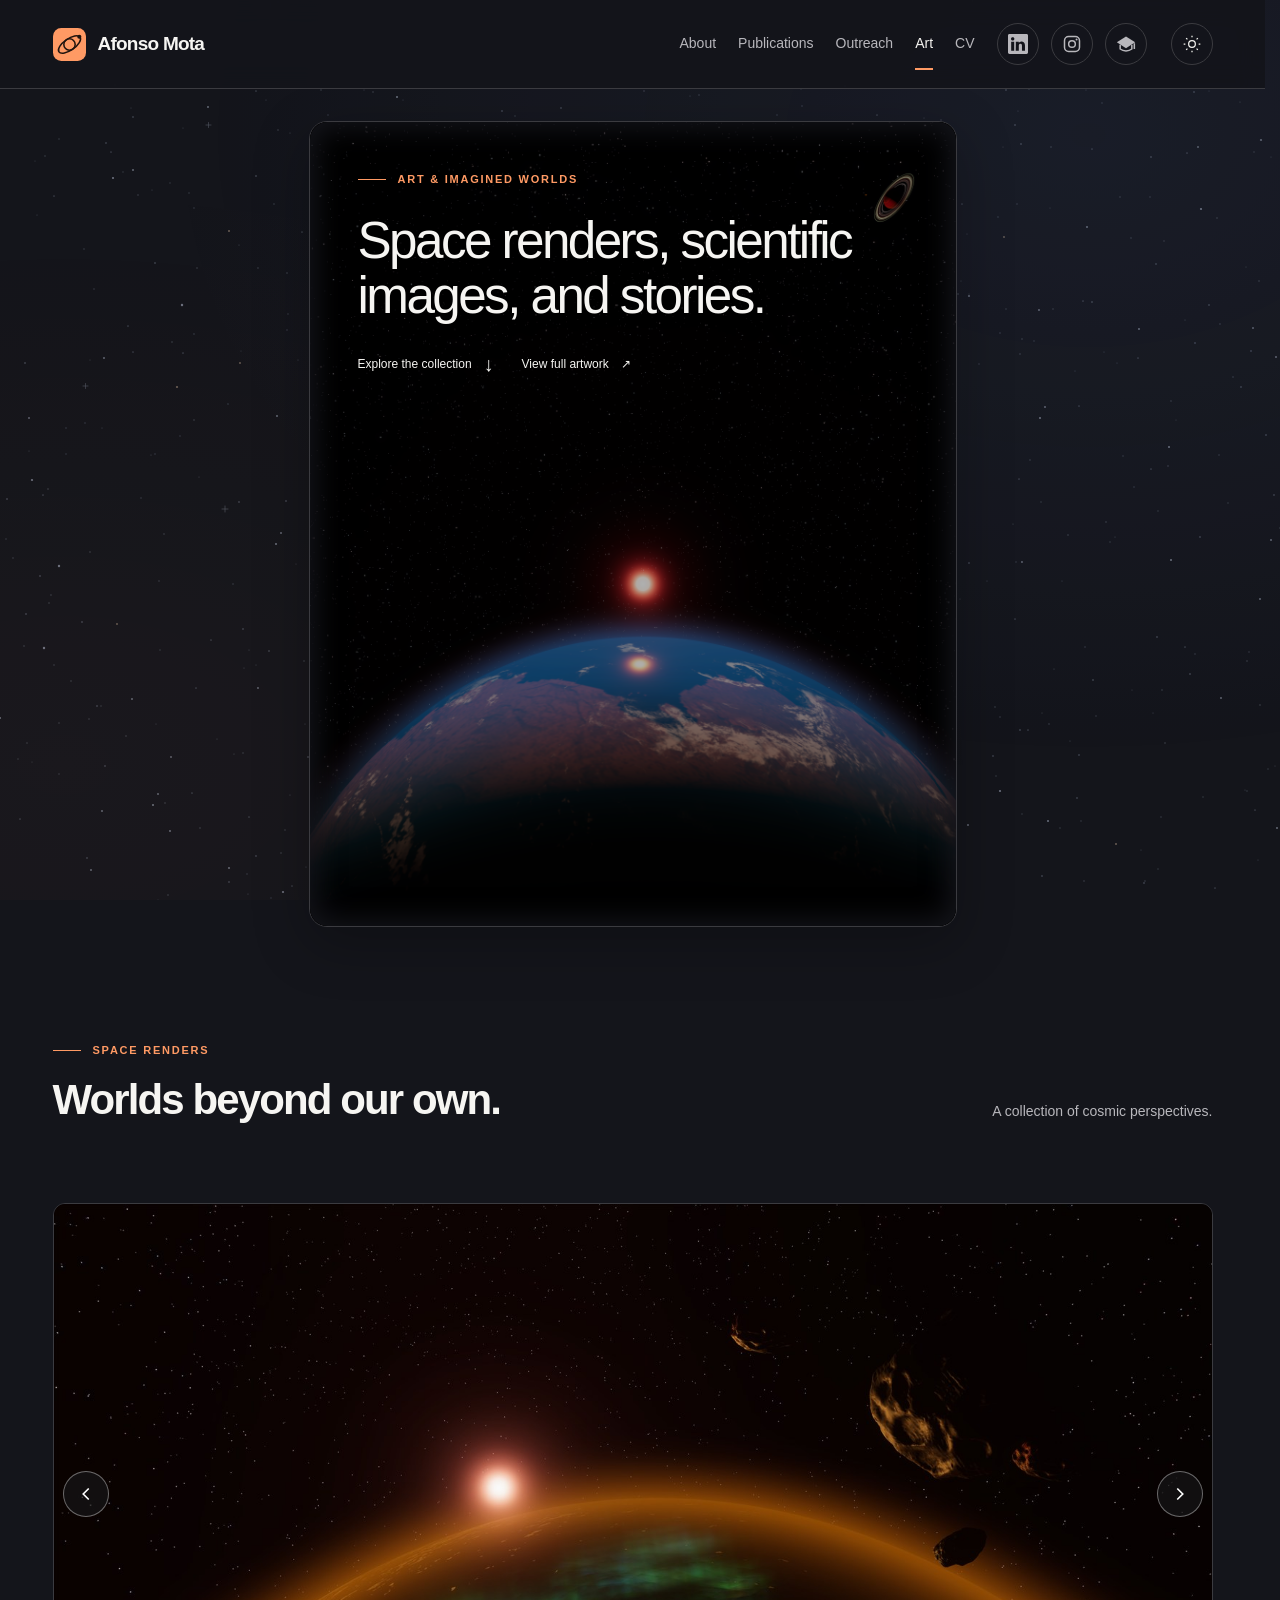
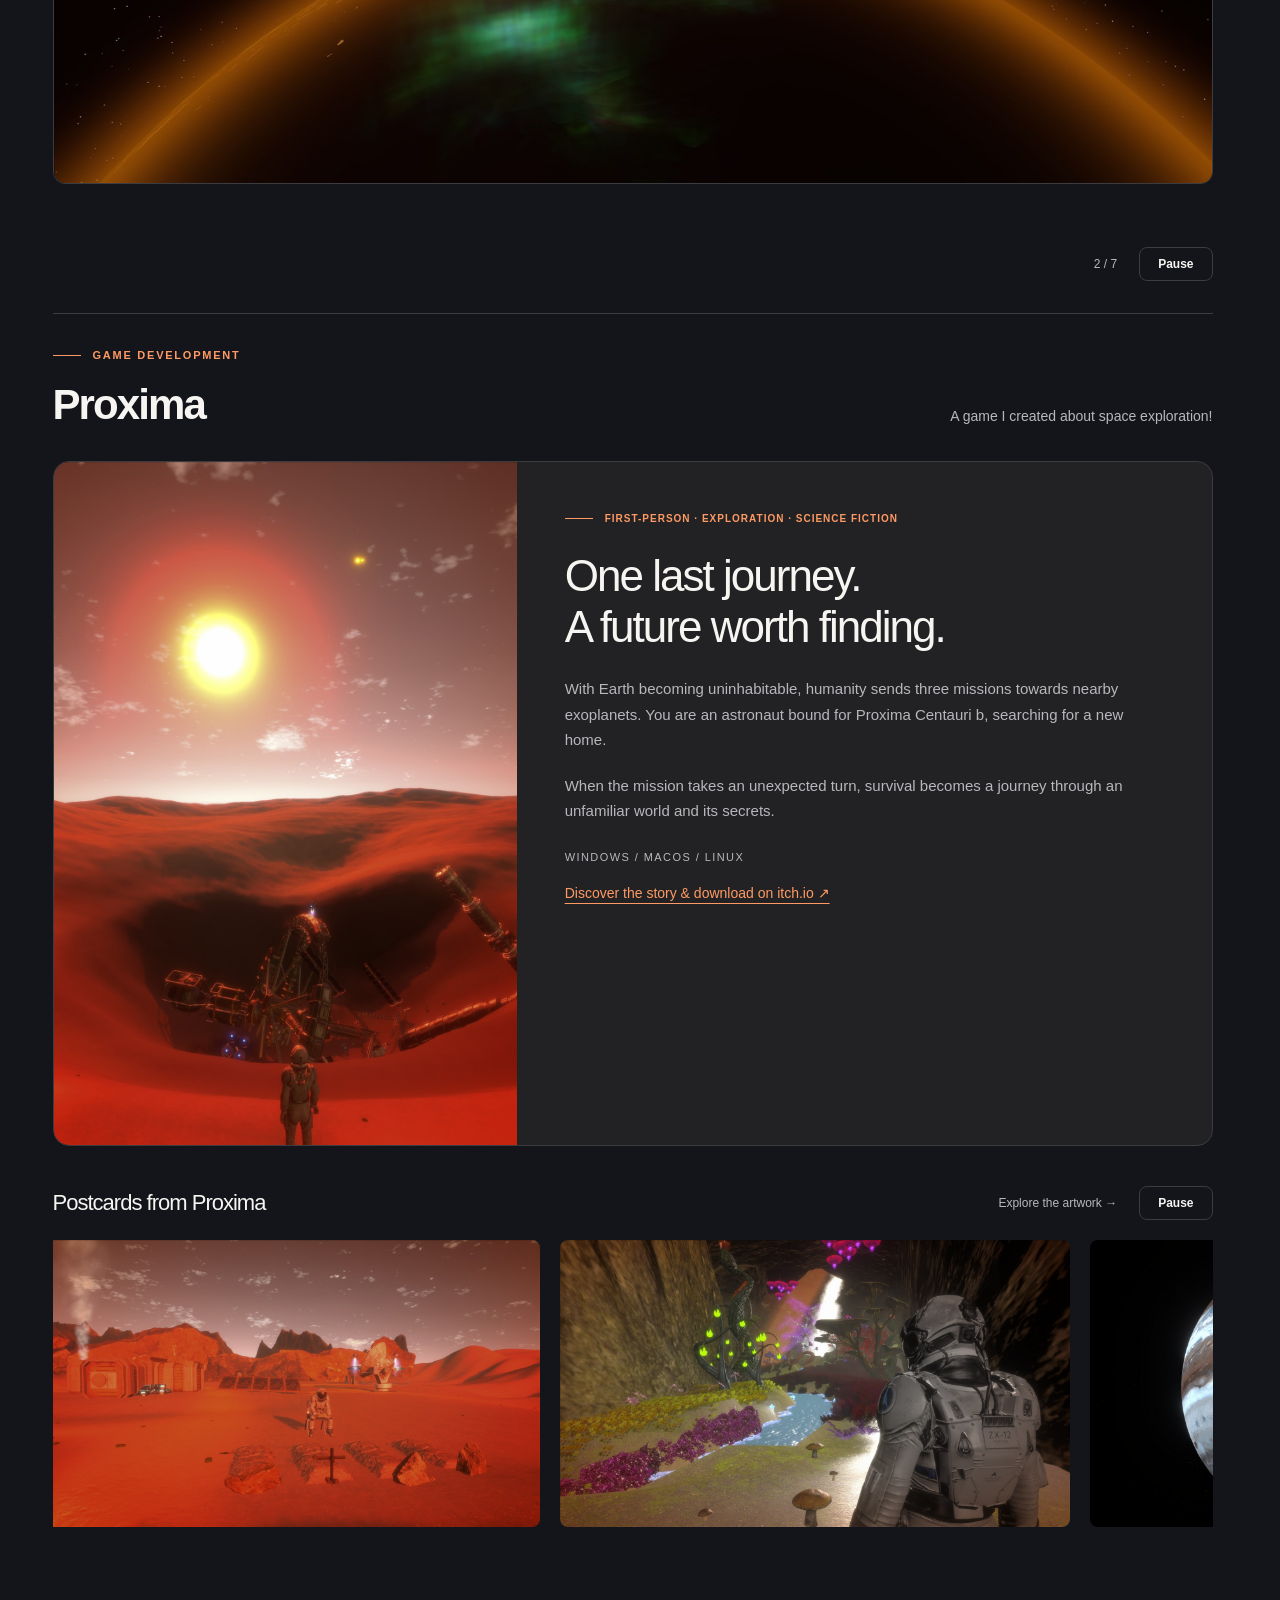
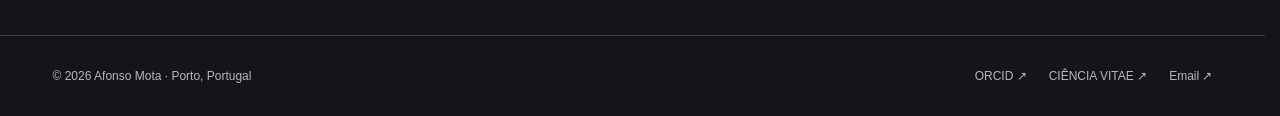
==== commit a8a2c27f: "Minor UI/UX changes This change updates the art page to remove per-slide captions from the main rend" ====
--- a/art.html
+++ b/art.html
@@ -38,13 +38,13 @@
         <div class="section-heading"><div><p class="eyebrow"> Space renders</p><h2 id="renders-title">Worlds beyond our own.</h2></div><p class="art-section-note">A collection of cosmic perspectives.</p></div>
         <div class="art-gallery-stage">
           <div class="carousel-images" id="art-slides">
-          <figure class="carousel-slide is-active" data-slide aria-hidden="false"><img src="assets/art/previews/image_103.jpg" data-full-image="assets/art/image_103.png" alt="A blue world on the edge of night, illuminated by a distant red star." width="1600" height="900" loading="eager" decoding="sync"><figcaption><h3>Under a red sun</h3><p>A blue world on the edge of night, illuminated by a distant red star.</p></figcaption></figure>
-          <figure class="carousel-slide" data-slide aria-hidden="true"><img src="assets/art/previews/image_010.jpg" data-full-image="assets/art/image_010.png" alt="An amber atmosphere, a green aurora, and asteroids above the curve of a planet." width="1600" height="800" loading="eager" decoding="sync"><figcaption><h3>An alien horizon</h3><p>An amber atmosphere, a green aurora, and asteroids above the curve of a planet.</p></figcaption></figure>
-          <figure class="carousel-slide" data-slide aria-hidden="true"><img src="assets/art/previews/image_021.jpg" data-full-image="assets/art/image_021.png" alt="A cloud-covered planet beneath the glow of a red star." width="1600" height="1600" loading="eager" decoding="sync"><figcaption><h3>Blue world</h3><p>A cloud-covered planet beneath the glow of a red star.</p></figcaption></figure>
-          <figure class="carousel-slide" data-slide aria-hidden="true"><img src="assets/art/previews/Intro_Astrobio_Passado.jpg" data-full-image="assets/art/Intro_Astrobio_Passado.png" alt="Earth, sunlight, and wandering asteroids: an imagined view of our cosmic past." width="1600" height="1600" loading="eager" decoding="sync"><figcaption><h3>Origins</h3><p>Earth, sunlight, and wandering asteroids: an imagined view of our cosmic past.</p></figcaption></figure>
-          <figure class="carousel-slide" data-slide aria-hidden="true"><img src="assets/art/previews/Intro_Astrobio_Futuro.jpg" data-full-image="assets/art/Intro_Astrobio_Futuro.png" alt="A spacecraft, distant worlds, and a glimpse of a possible future among the stars." width="1600" height="1600" loading="eager" decoding="sync"><figcaption><h3>Beyond Earth</h3><p>A spacecraft, distant worlds, and a glimpse of a possible future among the stars.</p></figcaption></figure>
-          <figure class="carousel-slide" data-slide aria-hidden="true"><img src="assets/art/previews/background-v2.jpg" data-full-image="assets/art/background%20v2.png" alt="An imagined transition from an arid landscape to a world shaped by water and technology." width="1600" height="800" loading="eager" decoding="sync"><figcaption><h3>Two worlds, one horizon</h3><p>An imagined transition from an arid landscape to a world shaped by water and technology.</p></figcaption></figure>
-          <figure class="carousel-slide" data-slide aria-hidden="true"><img src="assets/art/previews/earth_example.jpg" data-full-image="assets/art/earth_example.png" alt="A scientific illustration bringing together Earth, its atmosphere, and its spectrum." width="1600" height="1600" loading="eager" decoding="sync"><figcaption><h3>Earth in context</h3><p>A scientific illustration bringing together Earth, its atmosphere, and its spectrum.</p></figcaption></figure>
+          <figure class="carousel-slide is-active" data-slide aria-hidden="false"><img src="assets/art/previews/image_103.jpg" data-full-image="assets/art/image_103.png" alt="A blue world on the edge of night, illuminated by a distant red star." width="1600" height="900" loading="eager" decoding="sync"></figure>
+          <figure class="carousel-slide" data-slide aria-hidden="true"><img src="assets/art/previews/image_010.jpg" data-full-image="assets/art/image_010.png" alt="An amber atmosphere, a green aurora, and asteroids above the curve of a planet." width="1600" height="800" loading="eager" decoding="sync"></figure>
+          <figure class="carousel-slide" data-slide aria-hidden="true"><img src="assets/art/previews/image_021.jpg" data-full-image="assets/art/image_021.png" alt="A cloud-covered planet beneath the glow of a red star." width="1600" height="1600" loading="eager" decoding="sync"></figure>
+          <figure class="carousel-slide" data-slide aria-hidden="true"><img src="assets/art/previews/Intro_Astrobio_Passado.jpg" data-full-image="assets/art/Intro_Astrobio_Passado.png" alt="Earth, sunlight, and wandering asteroids: an imagined view of our cosmic past." width="1600" height="1600" loading="eager" decoding="sync"></figure>
+          <figure class="carousel-slide" data-slide aria-hidden="true"><img src="assets/art/previews/Intro_Astrobio_Futuro.jpg" data-full-image="assets/art/Intro_Astrobio_Futuro.png" alt="A spacecraft, distant worlds, and a glimpse of a possible future among the stars." width="1600" height="1600" loading="eager" decoding="sync"></figure>
+          <figure class="carousel-slide" data-slide aria-hidden="true"><img src="assets/art/previews/background-v2.jpg" data-full-image="assets/art/background%20v2.png" alt="An imagined transition from an arid landscape to a world shaped by water and technology." width="1600" height="800" loading="eager" decoding="sync"></figure>
+          <figure class="carousel-slide" data-slide aria-hidden="true"><img src="assets/art/previews/earth_example.jpg" data-full-image="assets/art/earth_example.png" alt="A scientific illustration bringing together Earth, its atmosphere, and its spectrum." width="1600" height="1600" loading="eager" decoding="sync"></figure>
           </div>
           <button class="carousel-arrow previous" data-previous hidden type="button" aria-label="Previous space render" aria-controls="art-slides"><svg viewBox="0 0 24 24" fill="none" stroke="currentColor" stroke-width="1.8" aria-hidden="true"><path d="m15 6-6 6 6 6"/></svg></button>
           <button class="carousel-arrow next" data-next hidden type="button" aria-label="Next space render" aria-controls="art-slides"><svg viewBox="0 0 24 24" fill="none" stroke="currentColor" stroke-width="1.8" aria-hidden="true"><path d="m9 6 6 6-6 6"/></svg></button>
@@ -57,15 +57,15 @@
           <a class="proxima-cover" href="https://afonsom20.itch.io/proxima" aria-label="Explore Proxima on itch.io"><img src="assets/art/previews/Cover.jpg" data-full-image="assets/art/Proxima/Cover.png" alt="An astronaut exploring an orange alien landscape beneath a bright sun" width="1365" height="1600" loading="lazy"></a>
           <div class="proxima-copy"><p class="eyebrow">First-person · Exploration · Science fiction</p><h3>One last journey.<br>A future worth finding.</h3><p>With Earth becoming uninhabitable, humanity sends three missions towards nearby exoplanets. You are an astronaut bound for Proxima Centauri b, searching for a new home.</p><p>When the mission takes an unexpected turn, survival becomes a journey through an unfamiliar world and its secrets.</p><p class="proxima-platforms">Windows / macOS / Linux</p><a class="text-link" href="https://afonsom20.itch.io/proxima">Discover the story &amp; download on itch.io ↗</a><iframe class="proxima-embed" data-itch-embed title="Proxima on itch.io — game preview and download" src="https://itch.io/embed/1162797?bg_color=14151b&amp;fg_color=f6f5f2&amp;link_color=ff9a64&amp;border_color=3b3b40" width="552" height="167" loading="lazy"><a href="https://afonsom20.itch.io/proxima">Proxima by afonsom20</a></iframe></div>
         </div>
-        <div class="proxima-stills-heading"><h3>Postcards from Proxima</h3><p>Explore the artwork <span aria-hidden="true">→</span></p></div>
+        <div class="proxima-stills-heading"><h3>Postcards from Proxima</h3><div class="proxima-stills-controls"><p>Explore the artwork <span aria-hidden="true">→</span></p><button class="button secondary" type="button" data-proxima-rotation hidden aria-label="Pause automatic Proxima artwork scrolling">Pause</button></div></div>
         <div class="proxima-stills" tabindex="0" role="region" aria-label="Proxima artwork; scroll horizontally to explore">
-          <figure><a href="assets/art/Proxima/Outside%20Hub%20Background.png" aria-label="View full-size Proxima artwork: Outside Hub"><img src="assets/art/previews/Outside-Hub-Background.jpg" width="1600" height="900" alt="An outpost under an alien sun." loading="lazy"></a><figcaption>Outside Hub <span>An outpost under an alien sun.</span></figcaption></figure>
-          <figure><a href="assets/art/Proxima/Forest%20Background.png" aria-label="View full-size Proxima artwork: Forest"><img src="assets/art/previews/Forest-Background.jpg" width="1600" height="900" alt="Life in an unfamiliar world." loading="lazy"></a><figcaption>Forest <span>Life in an unfamiliar world.</span></figcaption></figure>
-          <figure><a href="assets/art/Proxima/Jupiter%20Background.png" aria-label="View full-size Proxima artwork: Jupiter"><img src="assets/art/previews/Jupiter-Background.jpg" width="1600" height="900" alt="A journey beyond Earth." loading="lazy"></a><figcaption>Jupiter <span>A journey beyond Earth.</span></figcaption></figure>
-          <figure><a href="assets/art/Proxima/Dark%20Side%20Background.png" aria-label="View full-size Proxima artwork: Dark Side"><img src="assets/art/previews/Dark-Side-Background.jpg" width="1600" height="900" alt="Into the frozen dark." loading="lazy"></a><figcaption>Dark Side <span>Into the frozen dark.</span></figcaption></figure>
-          <figure><a href="assets/art/Proxima/Furnace%20Background.png" aria-label="View full-size Proxima artwork: Furnace"><img src="assets/art/previews/Furnace-Background.jpg" width="1600" height="900" alt="A landscape of heat and fire." loading="lazy"></a><figcaption>Furnace <span>A landscape of heat and fire.</span></figcaption></figure>
-          <figure><a href="assets/art/Proxima/Tutorial%20Background.png" aria-label="View full-size Proxima artwork: Tutorial"><img src="assets/art/previews/Tutorial-Background.jpg" width="1600" height="900" alt="First steps on another planet." loading="lazy"></a><figcaption>Tutorial <span>First steps on another planet.</span></figcaption></figure>
-          <figure><a href="assets/art/Proxima/Final%20Scene%20Background.png" aria-label="View full-size Proxima artwork: Final Scene"><img src="assets/art/previews/Final-Scene-Background.jpg" width="1600" height="900" alt="A moment in the shadows." loading="lazy"></a><figcaption>Final Scene <span>A moment in the shadows.</span></figcaption></figure>
+          <figure><a href="assets/art/Proxima/Outside%20Hub%20Background.png" aria-label="View full-size Proxima artwork: Outside Hub"><img src="assets/art/previews/Outside-Hub-Background.jpg" width="1600" height="900" alt="An outpost under an alien sun." loading="lazy"></a></figure>
+          <figure><a href="assets/art/Proxima/Forest%20Background.png" aria-label="View full-size Proxima artwork: Forest"><img src="assets/art/previews/Forest-Background.jpg" width="1600" height="900" alt="Life in an unfamiliar world." loading="lazy"></a></figure>
+          <figure><a href="assets/art/Proxima/Jupiter%20Background.png" aria-label="View full-size Proxima artwork: Jupiter"><img src="assets/art/previews/Jupiter-Background.jpg" width="1600" height="900" alt="A journey beyond Earth." loading="lazy"></a></figure>
+          <figure><a href="assets/art/Proxima/Dark%20Side%20Background.png" aria-label="View full-size Proxima artwork: Dark Side"><img src="assets/art/previews/Dark-Side-Background.jpg" width="1600" height="900" alt="Into the frozen dark." loading="lazy"></a></figure>
+          <figure><a href="assets/art/Proxima/Furnace%20Background.png" aria-label="View full-size Proxima artwork: Furnace"><img src="assets/art/previews/Furnace-Background.jpg" width="1600" height="900" alt="A landscape of heat and fire." loading="lazy"></a></figure>
+          <figure><a href="assets/art/Proxima/Tutorial%20Background.png" aria-label="View full-size Proxima artwork: Tutorial"><img src="assets/art/previews/Tutorial-Background.jpg" width="1600" height="900" alt="First steps on another planet." loading="lazy"></a></figure>
+          <figure><a href="assets/art/Proxima/Final%20Scene%20Background.png" aria-label="View full-size Proxima artwork: Final Scene"><img src="assets/art/previews/Final-Scene-Background.jpg" width="1600" height="900" alt="A moment in the shadows." loading="lazy"></a></figure>
         </div>
       </section>
     </div>
--- a/assets/site.css
+++ b/assets/site.css
@@ -145,12 +145,9 @@
 .art-gallery .carousel-slide, .js .art-gallery .carousel-slide { display: flex; flex-direction: column; grid-area: 1 / 1; position: static; width: 100%; height: auto; opacity: 0; visibility: hidden; pointer-events: none; transition: opacity .45s ease, visibility 0s linear .45s; }
 .art-gallery .carousel-slide.is-active, .js .art-gallery .carousel-slide.is-active { opacity: 1; visibility: visible; pointer-events: auto; transition-delay: 0s; }
 .art-gallery .carousel-slide img { width: auto; height: auto; max-width: 100%; max-height: min(75svh, 800px); flex-shrink: 0; margin: auto; border: 1px solid var(--line); border-radius: 12px; }
-.art-gallery figcaption { display: grid; grid-template-columns: 240px 1fr; gap: 24px; padding: 24px 0 8px; }
-.art-gallery figcaption h3 { font-size: 21px; font-weight: 500; }
-.art-gallery figcaption p { color: var(--muted); font-size: 14px; }
-.art-gallery .carousel-arrow { top: calc((100% - 80px) / 2); width: 46px; height: 46px; }
+.art-gallery .carousel-arrow { top: 50%; width: 46px; height: 46px; }
 .art-playback { display: flex; align-items: center; justify-content: flex-end; gap: 22px; margin-top: 16px; color: var(--muted); font-size: 12px; }
-.art-playback .button { padding: 7px 18px; font-size: 12px; }
+.art-playback .button, .proxima-stills-controls .button { padding: 7px 18px; font-size: 12px; }
 .proxima-section { border-top: 1px solid var(--line); padding-top: 32px; padding-bottom: 90px; }
 .proxima-feature { display: grid; grid-template-columns: .8fr 1.2fr; border: 1px solid var(--line); border-radius: 16px; overflow: hidden; background: var(--surface); }
 .proxima-cover { display: block; background: #25150e; }
@@ -164,11 +161,11 @@
 .proxima-stills-heading { display: flex; justify-content: space-between; align-items: center; gap: 20px; margin: 40px 0 20px; }
 .proxima-stills-heading h3 { font-size: 22px; font-weight: 500; }
 .proxima-stills-heading p { font-size: 12px; color: var(--muted); }
+.proxima-stills-controls { display: flex; align-items: center; gap: 22px; }
 .proxima-stills { display: flex; gap: 20px; overflow-x: auto; scroll-snap-type: x mandatory; padding-bottom: 18px; scrollbar-color: var(--muted) transparent; }
+.proxima-stills.is-scrolling { scroll-snap-type: none; overflow-anchor: none; }
 .proxima-stills figure { flex: 0 0 44%; min-width: 0; scroll-snap-align: start; }
 .proxima-stills img { width: 100%; aspect-ratio: 16 / 9; object-fit: cover; border-radius: 8px; }
-.proxima-stills figcaption { margin-top: 12px; font-size: 14px; }
-.proxima-stills figcaption span { display: block; font-size: 12px; color: var(--muted); margin-top: 3px; }
 @media (max-width: 1000px) and (min-width: 801px) { .site-nav { gap: 14px; } .header-inner { gap: 16px; } .nav-social { gap: 6px; } }
 @media (max-width: 800px) { .proxima-feature { grid-template-columns: 1fr; } .proxima-cover img { max-height: 500px; object-position: center 40%; } }
 @media (max-width: 700px) {
@@ -177,8 +174,7 @@
   .art-hero h1 { max-width: 100%; font-size: clamp(26px, 5.8vw, 40px); margin: 18px 0; }
   .art-hero-links { font-size: 11px; gap: 12px 20px; }
   .art-gallery { padding-top: 52px; }
-  .art-gallery figcaption { grid-template-columns: 1fr; gap: 10px; padding-top: 18px; }
-  .art-gallery .carousel-arrow { top: calc((100% - 120px) / 2); width: 36px; height: 36px; }
+  .art-gallery .carousel-arrow { width: 36px; height: 36px; }
   .proxima-copy { padding: 24px; }
   .proxima-copy .eyebrow { letter-spacing: .05em; }
   .proxima-stills-heading { align-items: flex-start; flex-direction: column; gap: 10px; }
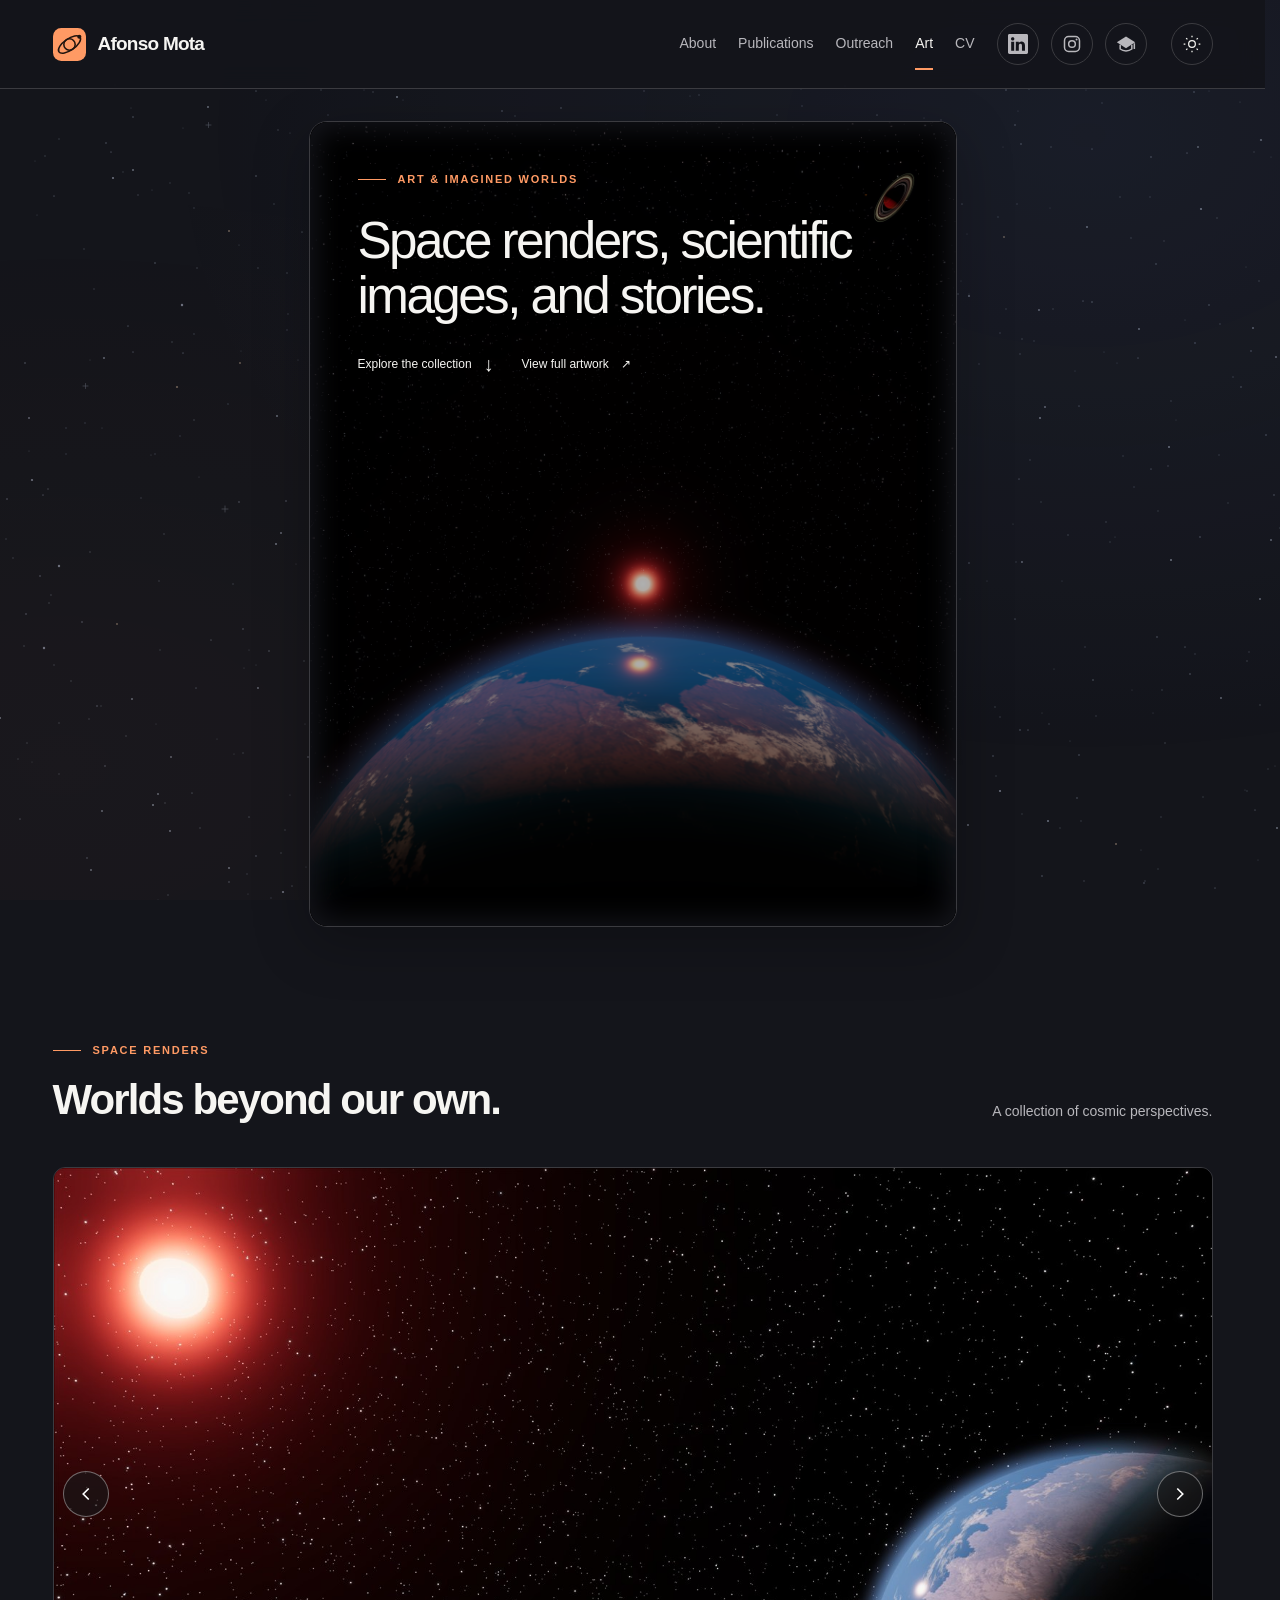
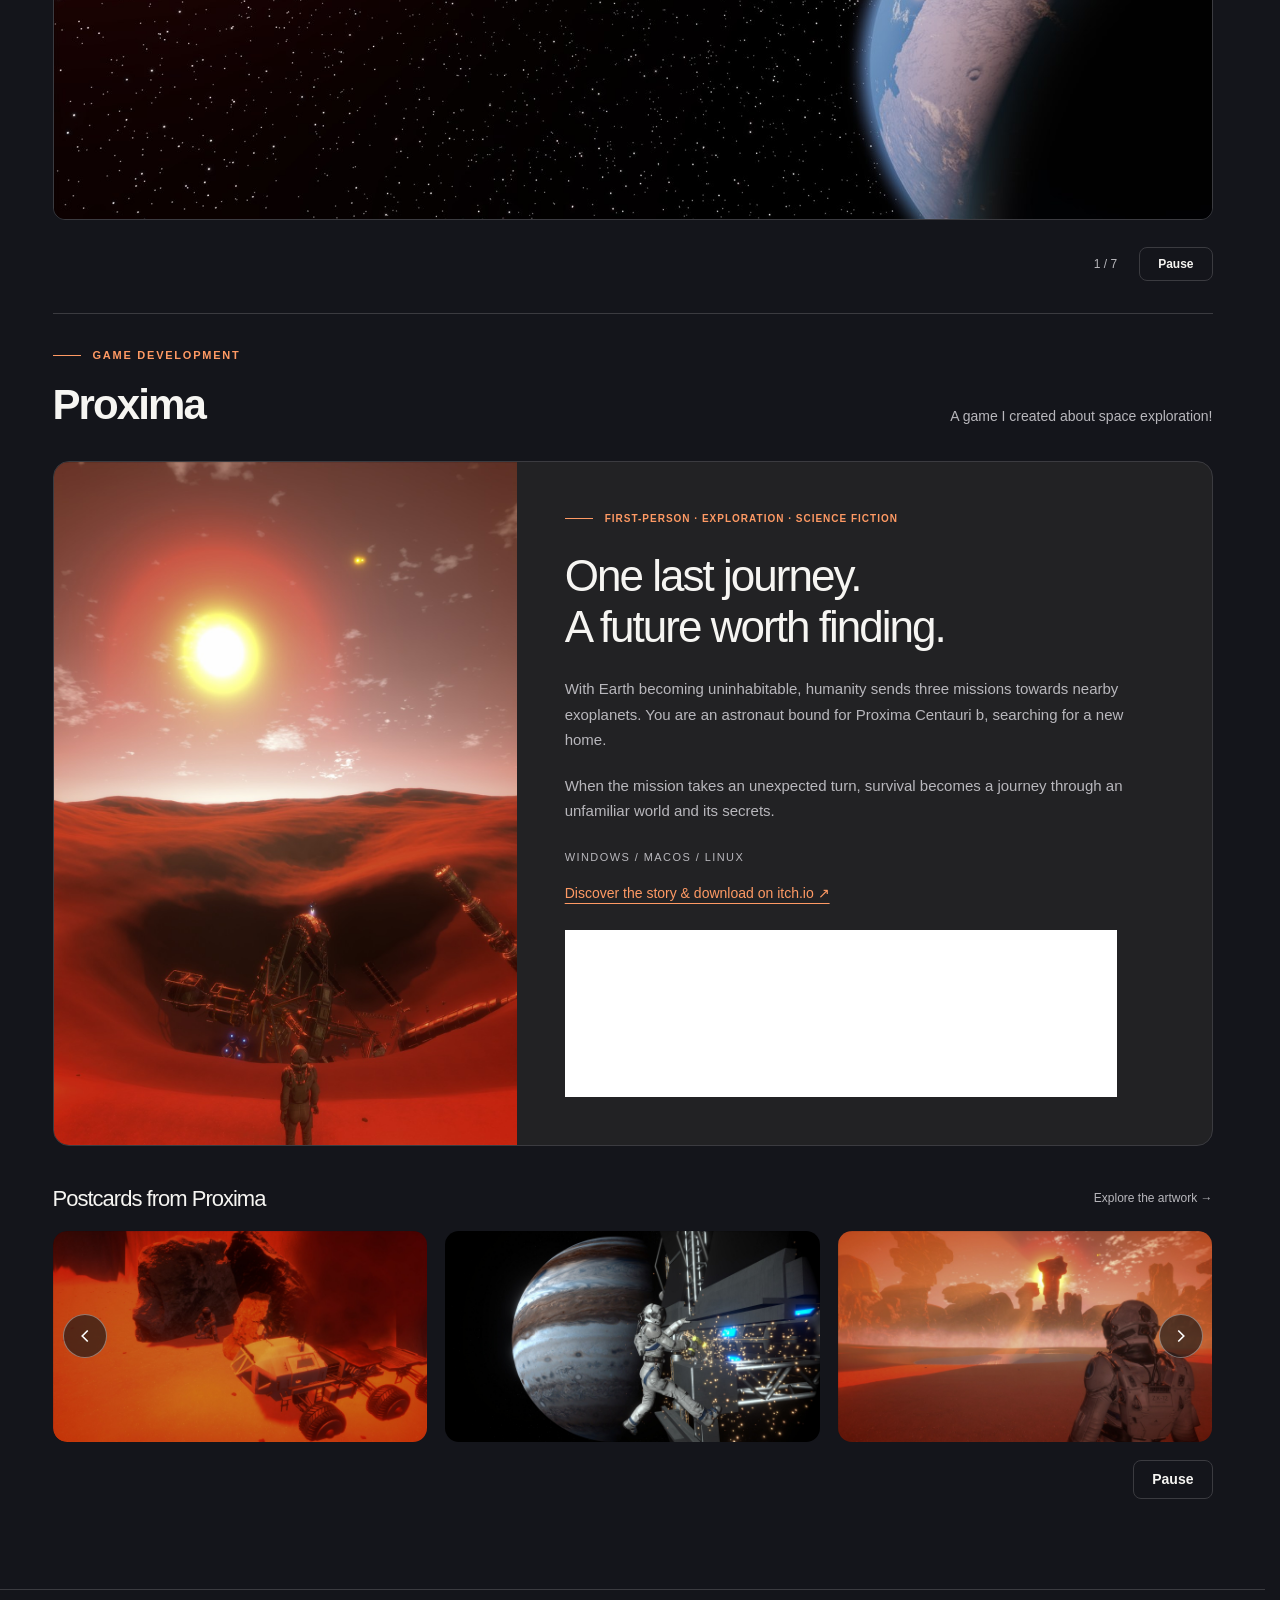
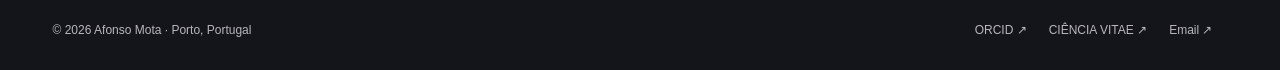
==== commit dc79227e: "Fix art gallery scrolling Replaced the custom Proxima scrolling strip with the shared gallery carous" ====
--- a/art.html
+++ b/art.html
@@ -57,15 +57,24 @@
           <a class="proxima-cover" href="https://afonsom20.itch.io/proxima" aria-label="Explore Proxima on itch.io"><img src="assets/art/previews/Cover.jpg" data-full-image="assets/art/Proxima/Cover.png" alt="An astronaut exploring an orange alien landscape beneath a bright sun" width="1365" height="1600" loading="lazy"></a>
           <div class="proxima-copy"><p class="eyebrow">First-person · Exploration · Science fiction</p><h3>One last journey.<br>A future worth finding.</h3><p>With Earth becoming uninhabitable, humanity sends three missions towards nearby exoplanets. You are an astronaut bound for Proxima Centauri b, searching for a new home.</p><p>When the mission takes an unexpected turn, survival becomes a journey through an unfamiliar world and its secrets.</p><p class="proxima-platforms">Windows / macOS / Linux</p><a class="text-link" href="https://afonsom20.itch.io/proxima">Discover the story &amp; download on itch.io ↗</a><iframe class="proxima-embed" data-itch-embed title="Proxima on itch.io — game preview and download" src="https://itch.io/embed/1162797?bg_color=14151b&amp;fg_color=f6f5f2&amp;link_color=ff9a64&amp;border_color=3b3b40" width="552" height="167" loading="lazy"><a href="https://afonsom20.itch.io/proxima">Proxima by afonsom20</a></iframe></div>
         </div>
-        <div class="proxima-stills-heading"><h3>Postcards from Proxima</h3><div class="proxima-stills-controls"><p>Explore the artwork <span aria-hidden="true">→</span></p><button class="button secondary" type="button" data-proxima-rotation hidden aria-label="Pause automatic Proxima artwork scrolling">Pause</button></div></div>
-        <div class="proxima-stills" tabindex="0" role="region" aria-label="Proxima artwork; scroll horizontally to explore">
-          <figure><a href="assets/art/Proxima/Outside%20Hub%20Background.png" aria-label="View full-size Proxima artwork: Outside Hub"><img src="assets/art/previews/Outside-Hub-Background.jpg" width="1600" height="900" alt="An outpost under an alien sun." loading="lazy"></a></figure>
-          <figure><a href="assets/art/Proxima/Forest%20Background.png" aria-label="View full-size Proxima artwork: Forest"><img src="assets/art/previews/Forest-Background.jpg" width="1600" height="900" alt="Life in an unfamiliar world." loading="lazy"></a></figure>
-          <figure><a href="assets/art/Proxima/Jupiter%20Background.png" aria-label="View full-size Proxima artwork: Jupiter"><img src="assets/art/previews/Jupiter-Background.jpg" width="1600" height="900" alt="A journey beyond Earth." loading="lazy"></a></figure>
-          <figure><a href="assets/art/Proxima/Dark%20Side%20Background.png" aria-label="View full-size Proxima artwork: Dark Side"><img src="assets/art/previews/Dark-Side-Background.jpg" width="1600" height="900" alt="Into the frozen dark." loading="lazy"></a></figure>
-          <figure><a href="assets/art/Proxima/Furnace%20Background.png" aria-label="View full-size Proxima artwork: Furnace"><img src="assets/art/previews/Furnace-Background.jpg" width="1600" height="900" alt="A landscape of heat and fire." loading="lazy"></a></figure>
-          <figure><a href="assets/art/Proxima/Tutorial%20Background.png" aria-label="View full-size Proxima artwork: Tutorial"><img src="assets/art/previews/Tutorial-Background.jpg" width="1600" height="900" alt="First steps on another planet." loading="lazy"></a></figure>
-          <figure><a href="assets/art/Proxima/Final%20Scene%20Background.png" aria-label="View full-size Proxima artwork: Final Scene"><img src="assets/art/previews/Final-Scene-Background.jpg" width="1600" height="900" alt="A moment in the shadows." loading="lazy"></a></figure>
+        <div class="outreach-gallery proxima-gallery" role="region" aria-roledescription="carousel" aria-labelledby="proxima-gallery-title" data-proxima-gallery data-gallery-name="Proxima artwork">
+          <div class="proxima-stills-heading"><h3 id="proxima-gallery-title">Postcards from Proxima</h3><p>Explore the artwork <span aria-hidden="true">→</span></p></div>
+          <div class="outreach-gallery-stage">
+            <div class="outreach-gallery-window">
+              <div class="outreach-gallery-track" id="proxima-photos" data-gallery-track>
+                <a href="assets/art/Proxima/Outside%20Hub%20Background.png" aria-label="View full-size Proxima artwork: Outside Hub"><img src="assets/art/previews/Outside-Hub-Background.jpg" width="1600" height="900" alt="An outpost under an alien sun." loading="lazy"></a>
+                <a href="assets/art/Proxima/Forest%20Background.png" aria-label="View full-size Proxima artwork: Forest"><img src="assets/art/previews/Forest-Background.jpg" width="1600" height="900" alt="Life in an unfamiliar world." loading="lazy"></a>
+                <a href="assets/art/Proxima/Jupiter%20Background.png" aria-label="View full-size Proxima artwork: Jupiter"><img src="assets/art/previews/Jupiter-Background.jpg" width="1600" height="900" alt="A journey beyond Earth." loading="lazy"></a>
+                <a href="assets/art/Proxima/Dark%20Side%20Background.png" aria-label="View full-size Proxima artwork: Dark Side"><img src="assets/art/previews/Dark-Side-Background.jpg" width="1600" height="900" alt="Into the frozen dark." loading="lazy"></a>
+                <a href="assets/art/Proxima/Furnace%20Background.png" aria-label="View full-size Proxima artwork: Furnace"><img src="assets/art/previews/Furnace-Background.jpg" width="1600" height="900" alt="A landscape of heat and fire." loading="lazy"></a>
+                <a href="assets/art/Proxima/Tutorial%20Background.png" aria-label="View full-size Proxima artwork: Tutorial"><img src="assets/art/previews/Tutorial-Background.jpg" width="1600" height="900" alt="First steps on another planet." loading="lazy"></a>
+                <a href="assets/art/Proxima/Final%20Scene%20Background.png" aria-label="View full-size Proxima artwork: Final Scene"><img src="assets/art/previews/Final-Scene-Background.jpg" width="1600" height="900" alt="A moment in the shadows." loading="lazy"></a>
+              </div>
+            </div>
+            <button class="carousel-arrow previous" data-gallery-previous hidden type="button" aria-label="Previous Proxima artwork" aria-controls="proxima-photos"><svg viewBox="0 0 24 24" fill="none" stroke="currentColor" stroke-width="1.8" aria-hidden="true"><path d="m15 6-6 6 6 6"/></svg></button>
+            <button class="carousel-arrow next" data-gallery-next hidden type="button" aria-label="Next Proxima artwork" aria-controls="proxima-photos"><svg viewBox="0 0 24 24" fill="none" stroke="currentColor" stroke-width="1.8" aria-hidden="true"><path d="m9 6 6 6-6 6"/></svg></button>
+          </div>
+          <button class="button secondary gallery-rotation" data-gallery-rotation hidden type="button" aria-label="Pause automatic Proxima artwork changes">Pause</button>
         </div>
       </section>
     </div>
--- a/assets/site.css
+++ b/assets/site.css
@@ -88,7 +88,9 @@
 .outreach-gallery-window { overflow-x: auto; border-radius: 14px; }
 .js .outreach-gallery-window { overflow: hidden; }
 .outreach-gallery-track { display: flex; gap: 18px; transition: transform .6s ease; }
-.outreach-gallery-track img { flex: 0 0 calc((100% - 36px) / 3); width: calc((100% - 36px) / 3); min-width: 0; aspect-ratio: 4 / 3; object-fit: cover; border-radius: 14px; }
+.outreach-gallery-track > * { flex: 0 0 calc((100% - 36px) / 3); width: calc((100% - 36px) / 3); min-width: 0; }
+.outreach-gallery-track img { aspect-ratio: 4 / 3; object-fit: cover; border-radius: 14px; }
+.outreach-gallery-track a img { width: 100%; }
 .gallery-rotation { display: flex; margin: 18px 0 0 auto; padding: 8px 18px; }
 
 /* Read the uploaded PDF directly, with open/download links for other viewers. */
@@ -116,7 +118,8 @@
   .cv-document { margin-bottom: 52px; }
   .cv-embed { height: 75vh; min-height: 550px; }
   .outreach-gallery-track { gap: 8px; }
-  .outreach-gallery-track img { flex-basis: calc((100% - 16px) / 3); width: calc((100% - 16px) / 3); border-radius: 8px; }
+  .outreach-gallery-track > * { flex-basis: calc((100% - 16px) / 3); width: calc((100% - 16px) / 3); }
+  .outreach-gallery-track img { border-radius: 8px; }
   .outreach-feature .feature-copy { padding: 24px; }
   .outreach-intro { gap: 24px; }
   .outreach-intro-copy p { font-size: 16px; }
@@ -147,7 +150,7 @@
 .art-gallery .carousel-slide img { width: auto; height: auto; max-width: 100%; max-height: min(75svh, 800px); flex-shrink: 0; margin: auto; border: 1px solid var(--line); border-radius: 12px; }
 .art-gallery .carousel-arrow { top: 50%; width: 46px; height: 46px; }
 .art-playback { display: flex; align-items: center; justify-content: flex-end; gap: 22px; margin-top: 16px; color: var(--muted); font-size: 12px; }
-.art-playback .button, .proxima-stills-controls .button { padding: 7px 18px; font-size: 12px; }
+.art-playback .button { padding: 7px 18px; font-size: 12px; }
 .proxima-section { border-top: 1px solid var(--line); padding-top: 32px; padding-bottom: 90px; }
 .proxima-feature { display: grid; grid-template-columns: .8fr 1.2fr; border: 1px solid var(--line); border-radius: 16px; overflow: hidden; background: var(--surface); }
 .proxima-cover { display: block; background: #25150e; }
@@ -161,11 +164,7 @@
 .proxima-stills-heading { display: flex; justify-content: space-between; align-items: center; gap: 20px; margin: 40px 0 20px; }
 .proxima-stills-heading h3 { font-size: 22px; font-weight: 500; }
 .proxima-stills-heading p { font-size: 12px; color: var(--muted); }
-.proxima-stills-controls { display: flex; align-items: center; gap: 22px; }
-.proxima-stills { display: flex; gap: 20px; overflow-x: auto; scroll-snap-type: x mandatory; padding-bottom: 18px; scrollbar-color: var(--muted) transparent; }
-.proxima-stills.is-scrolling { scroll-snap-type: none; overflow-anchor: none; }
-.proxima-stills figure { flex: 0 0 44%; min-width: 0; scroll-snap-align: start; }
-.proxima-stills img { width: 100%; aspect-ratio: 16 / 9; object-fit: cover; border-radius: 8px; }
+.proxima-gallery img { aspect-ratio: 16 / 9; height: auto; }
 @media (max-width: 1000px) and (min-width: 801px) { .site-nav { gap: 14px; } .header-inner { gap: 16px; } .nav-social { gap: 6px; } }
 @media (max-width: 800px) { .proxima-feature { grid-template-columns: 1fr; } .proxima-cover img { max-height: 500px; object-position: center 40%; } }
 @media (max-width: 700px) {
@@ -178,7 +177,6 @@
   .proxima-copy { padding: 24px; }
   .proxima-copy .eyebrow { letter-spacing: .05em; }
   .proxima-stills-heading { align-items: flex-start; flex-direction: column; gap: 10px; }
-  .proxima-stills figure { flex-basis: 86%; }
   .proxima-section { padding-bottom: 52px; }
 }
 
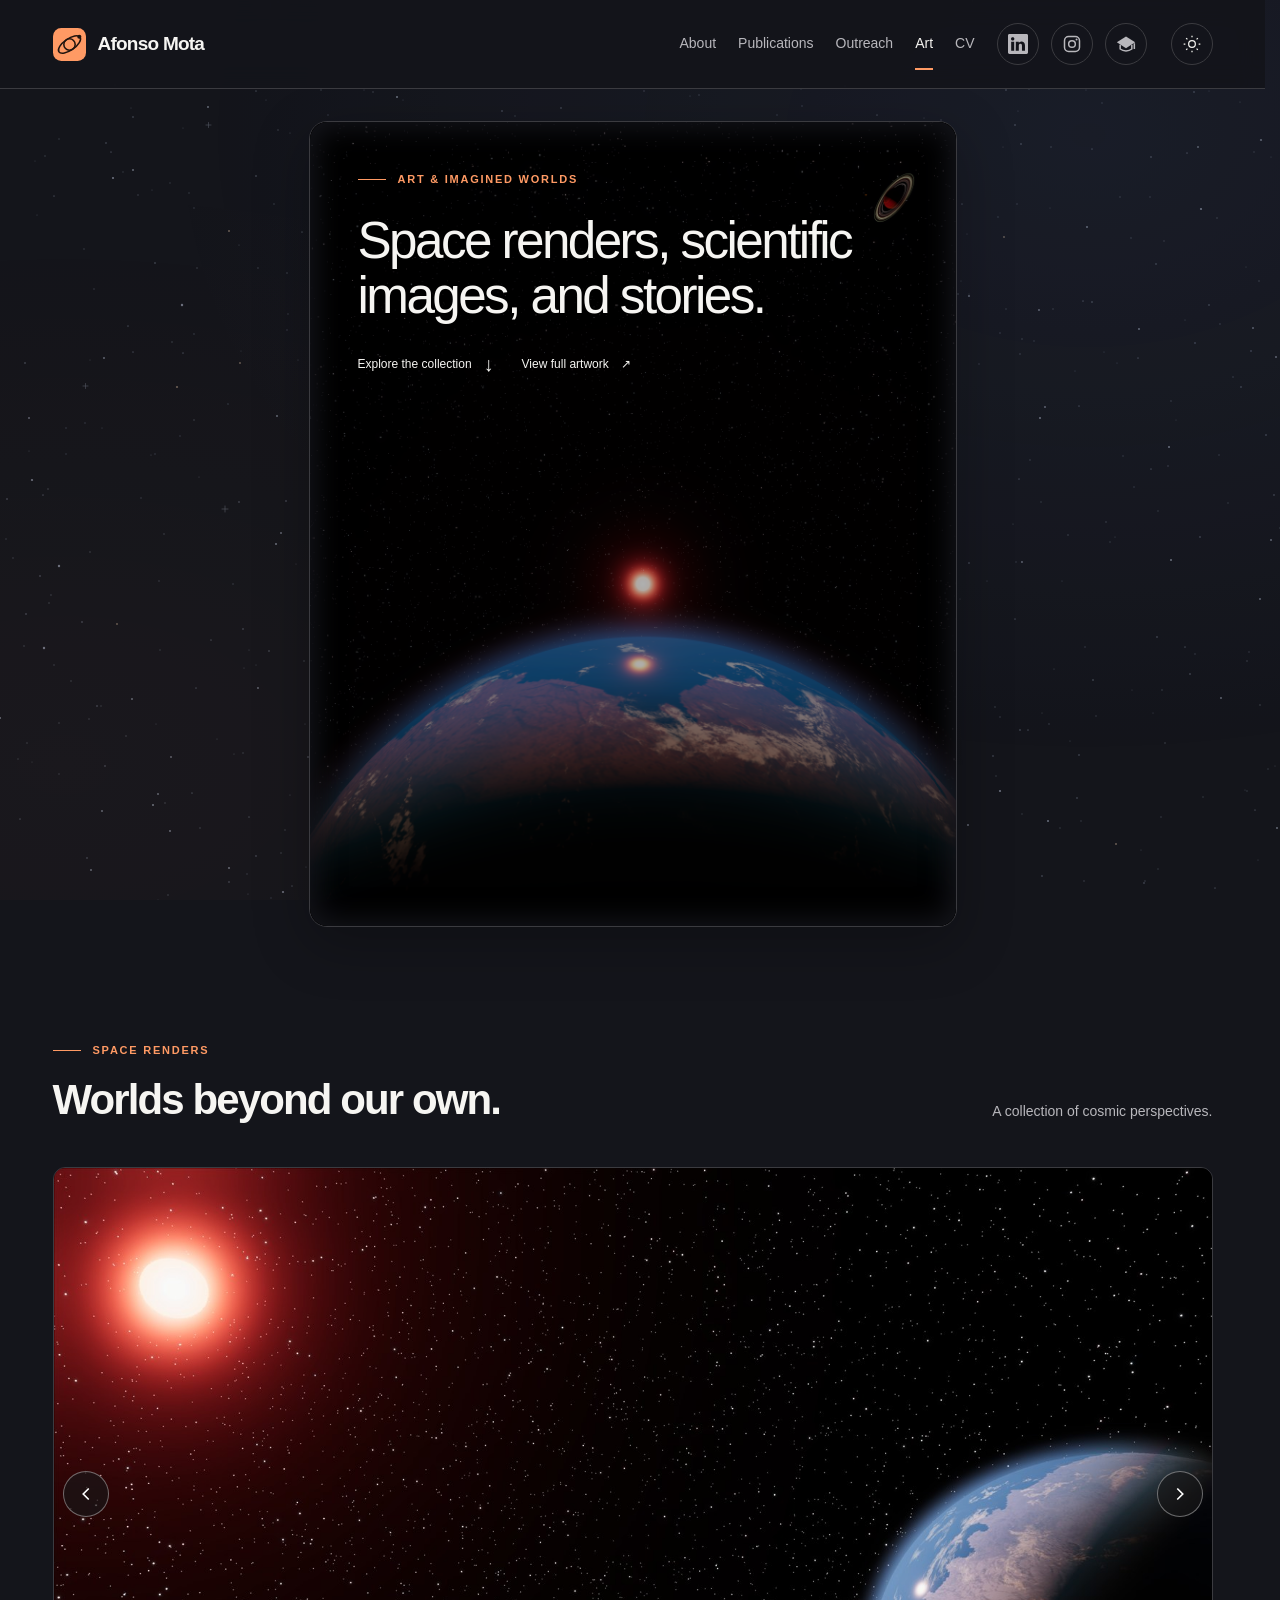
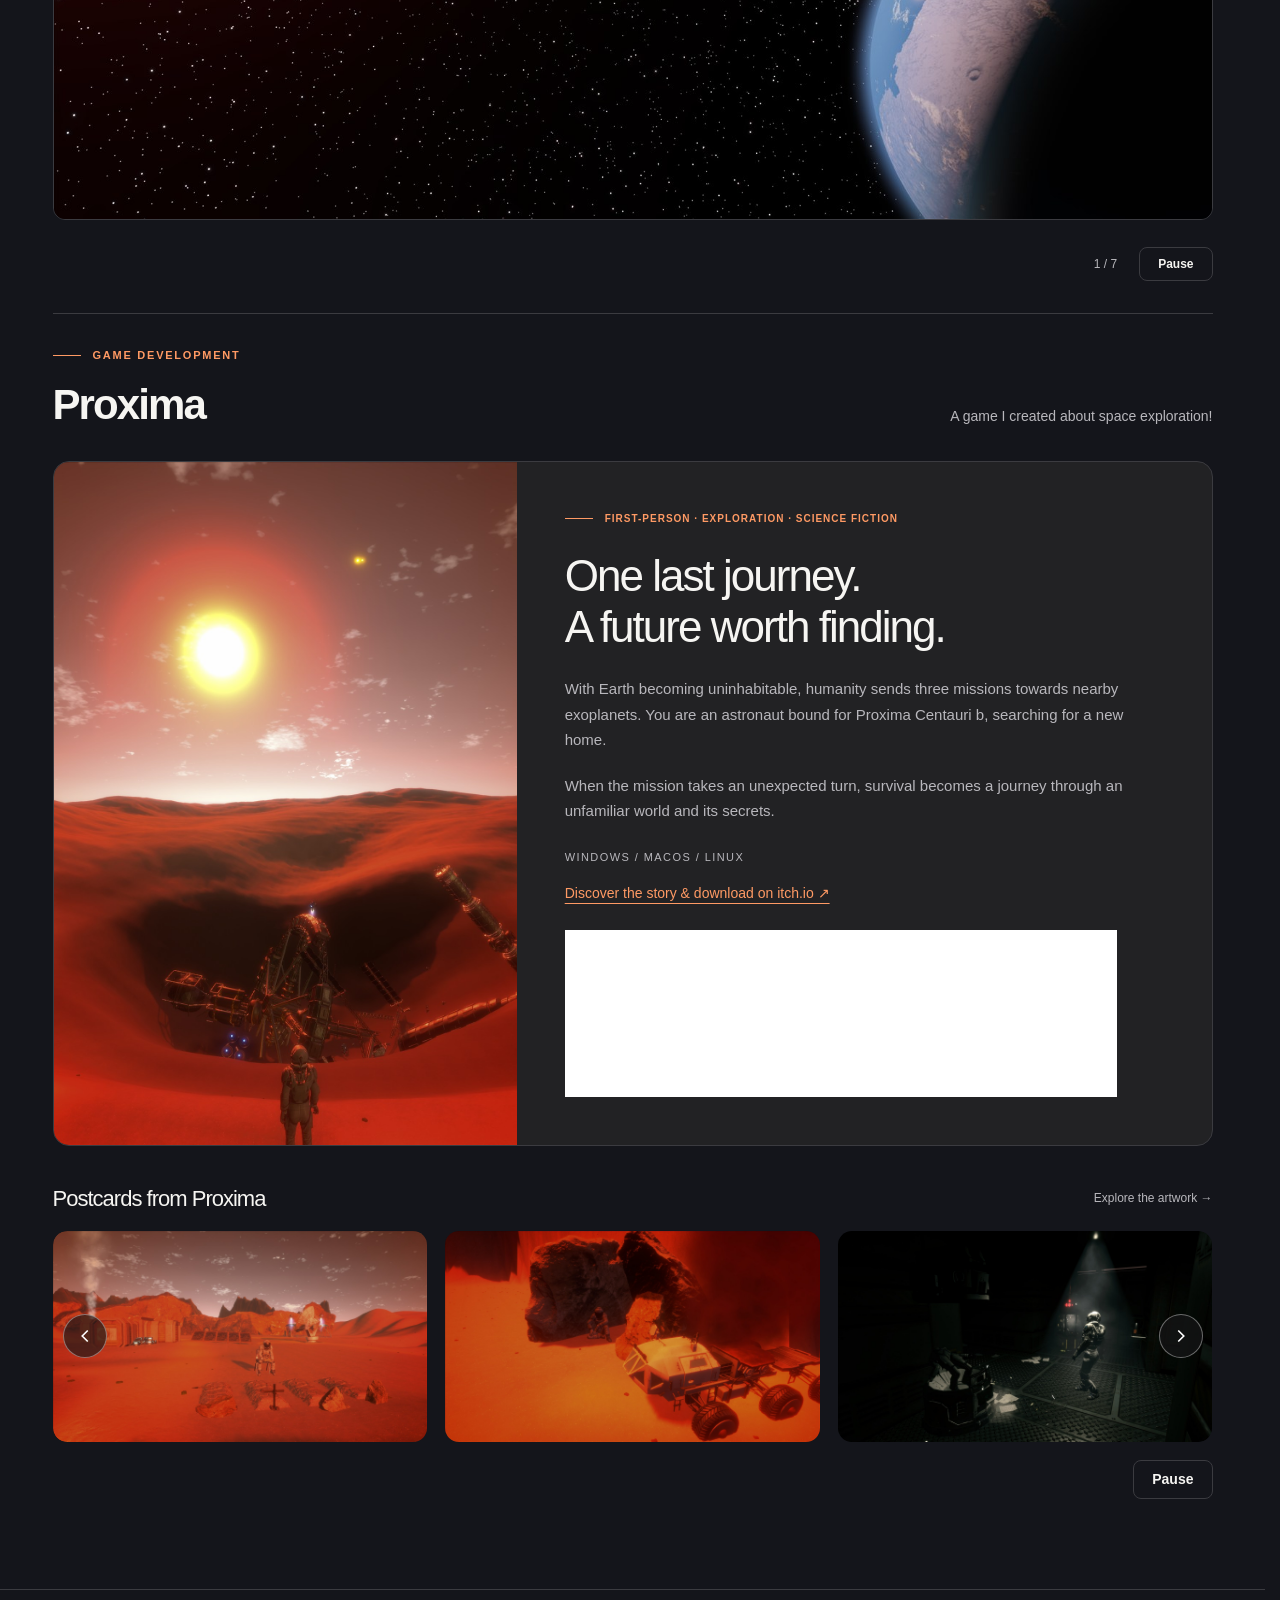
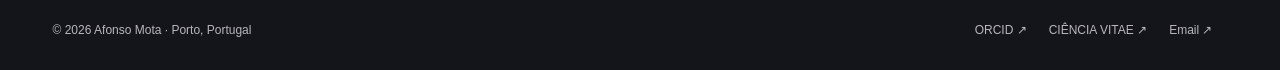
==== commit 139be5f6: "Use root links and add site verification Update the brand and About navigation links across all page" ====
--- a/art.html
+++ b/art.html
@@ -19,8 +19,8 @@
   <a class="skip-link" href="#main">Skip to content</a>
   <header class="site-header">
     <div class="container header-inner">
-      <a class="brand" href="index.html"><img src="assets/favicon.svg" width="33" height="33" alt="">Afonso Mota</a>
-      <nav class="site-nav" id="site-nav" aria-label="Main navigation"><a href="index.html">About</a><a href="publications.html">Publications</a><a href="outreach.html">Outreach</a><a href="art.html" aria-current="page">Art</a><a href="cv.html">CV</a><span class="nav-social"><a class="icon-button social-link" href="https://www.linkedin.com/in/afonso-m-mota/" aria-label="Afonso Mota on LinkedIn" title="Afonso Mota on LinkedIn"><svg viewBox="0 0 16 16" fill="currentColor" aria-hidden="true"><path d="M0 1.146C0 .513.526 0 1.175 0h13.65C15.474 0 16 .513 16 1.146v13.708c0 .633-.526 1.146-1.175 1.146H1.175C.526 16 0 15.487 0 14.854zm4.943 12.248V6.169H2.542v7.225zm-1.2-8.212c.837 0 1.358-.554 1.358-1.248-.015-.709-.52-1.248-1.342-1.248S2.4 3.226 2.4 3.934c0 .694.521 1.248 1.327 1.248zm4.908 8.212V9.359c0-.216.016-.432.08-.586.173-.431.568-.878 1.232-.878.869 0 1.216.662 1.216 1.634v3.865h2.401V9.25c0-2.22-1.184-3.252-2.764-3.252-1.274 0-1.845.7-2.165 1.193v.025h-.016l.016-.025V6.169h-2.4c.03.678 0 7.225 0 7.225z"/></svg></a><a class="icon-button social-link" href="https://www.instagram.com/astrobiopt/" aria-label="AstroBioLusitanos on Instagram" title="AstroBioLusitanos on Instagram"><svg viewBox="0 0 24 24" aria-hidden="true"><rect x="3" y="3" width="18" height="18" rx="5" fill="none" stroke="currentColor" stroke-width="1.8"/><circle cx="12" cy="12" r="4" fill="none" stroke="currentColor" stroke-width="1.8"/><circle cx="17.5" cy="6.5" r="1.2" fill="currentColor"/></svg></a><a class="icon-button social-link" href="https://scholar.google.com/citations?user=D7Q23qYAAAAJ&amp;hl" aria-label="Afonso Mota on Google Scholar" title="Afonso Mota on Google Scholar"><svg viewBox="0 0 24 24" aria-hidden="true"><path d="M12 3 1 10l11 7 11-7-11-7Z" fill="currentColor"/><path d="M5 13v5c4 3 10 3 14 0v-5M22 11v7" fill="none" stroke="currentColor" stroke-width="1.8" stroke-linejoin="round"/></svg></a></span></nav>
+      <a class="brand" href="/"><img src="assets/favicon.svg" width="33" height="33" alt="">Afonso Mota</a>
+      <nav class="site-nav" id="site-nav" aria-label="Main navigation"><a href="/">About</a><a href="publications.html">Publications</a><a href="outreach.html">Outreach</a><a href="art.html" aria-current="page">Art</a><a href="cv.html">CV</a><span class="nav-social"><a class="icon-button social-link" href="https://www.linkedin.com/in/afonso-m-mota/" aria-label="Afonso Mota on LinkedIn" title="Afonso Mota on LinkedIn"><svg viewBox="0 0 16 16" fill="currentColor" aria-hidden="true"><path d="M0 1.146C0 .513.526 0 1.175 0h13.65C15.474 0 16 .513 16 1.146v13.708c0 .633-.526 1.146-1.175 1.146H1.175C.526 16 0 15.487 0 14.854zm4.943 12.248V6.169H2.542v7.225zm-1.2-8.212c.837 0 1.358-.554 1.358-1.248-.015-.709-.52-1.248-1.342-1.248S2.4 3.226 2.4 3.934c0 .694.521 1.248 1.327 1.248zm4.908 8.212V9.359c0-.216.016-.432.08-.586.173-.431.568-.878 1.232-.878.869 0 1.216.662 1.216 1.634v3.865h2.401V9.25c0-2.22-1.184-3.252-2.764-3.252-1.274 0-1.845.7-2.165 1.193v.025h-.016l.016-.025V6.169h-2.4c.03.678 0 7.225 0 7.225z"/></svg></a><a class="icon-button social-link" href="https://www.instagram.com/astrobiopt/" aria-label="AstroBioLusitanos on Instagram" title="AstroBioLusitanos on Instagram"><svg viewBox="0 0 24 24" aria-hidden="true"><rect x="3" y="3" width="18" height="18" rx="5" fill="none" stroke="currentColor" stroke-width="1.8"/><circle cx="12" cy="12" r="4" fill="none" stroke="currentColor" stroke-width="1.8"/><circle cx="17.5" cy="6.5" r="1.2" fill="currentColor"/></svg></a><a class="icon-button social-link" href="https://scholar.google.com/citations?user=D7Q23qYAAAAJ&amp;hl" aria-label="Afonso Mota on Google Scholar" title="Afonso Mota on Google Scholar"><svg viewBox="0 0 24 24" aria-hidden="true"><path d="M12 3 1 10l11 7 11-7-11-7Z" fill="currentColor"/><path d="M5 13v5c4 3 10 3 14 0v-5M22 11v7" fill="none" stroke="currentColor" stroke-width="1.8" stroke-linejoin="round"/></svg></a></span></nav>
       <div class="header-actions"><button class="icon-button" data-theme-toggle hidden type="button" aria-label="Switch to light theme"><svg data-sun viewBox="0 0 24 24" fill="none" stroke="currentColor" stroke-width="1.5" aria-hidden="true"><circle cx="12" cy="12" r="4"/><path d="M12 2v2m0 16v2M2 12h2m16 0h2M5 5l1.5 1.5m11 11L19 19M5 19l1.5-1.5m11-11L19 5"/></svg><svg data-moon hidden viewBox="0 0 24 24" fill="none" stroke="currentColor" stroke-width="1.5" aria-hidden="true"><path d="M20 15.5A9 9 0 0 1 8.5 4 9 9 0 1 0 20 15.5Z"/></svg></button><button class="icon-button menu-button" data-menu-toggle hidden type="button" aria-label="Open navigation" aria-expanded="false" aria-controls="site-nav"><svg viewBox="0 0 24 24" fill="none" stroke="currentColor" stroke-width="1.5" aria-hidden="true"><path d="M4 7h16M4 12h16M4 17h16"/></svg></button></div>
     </div>
   </header>
